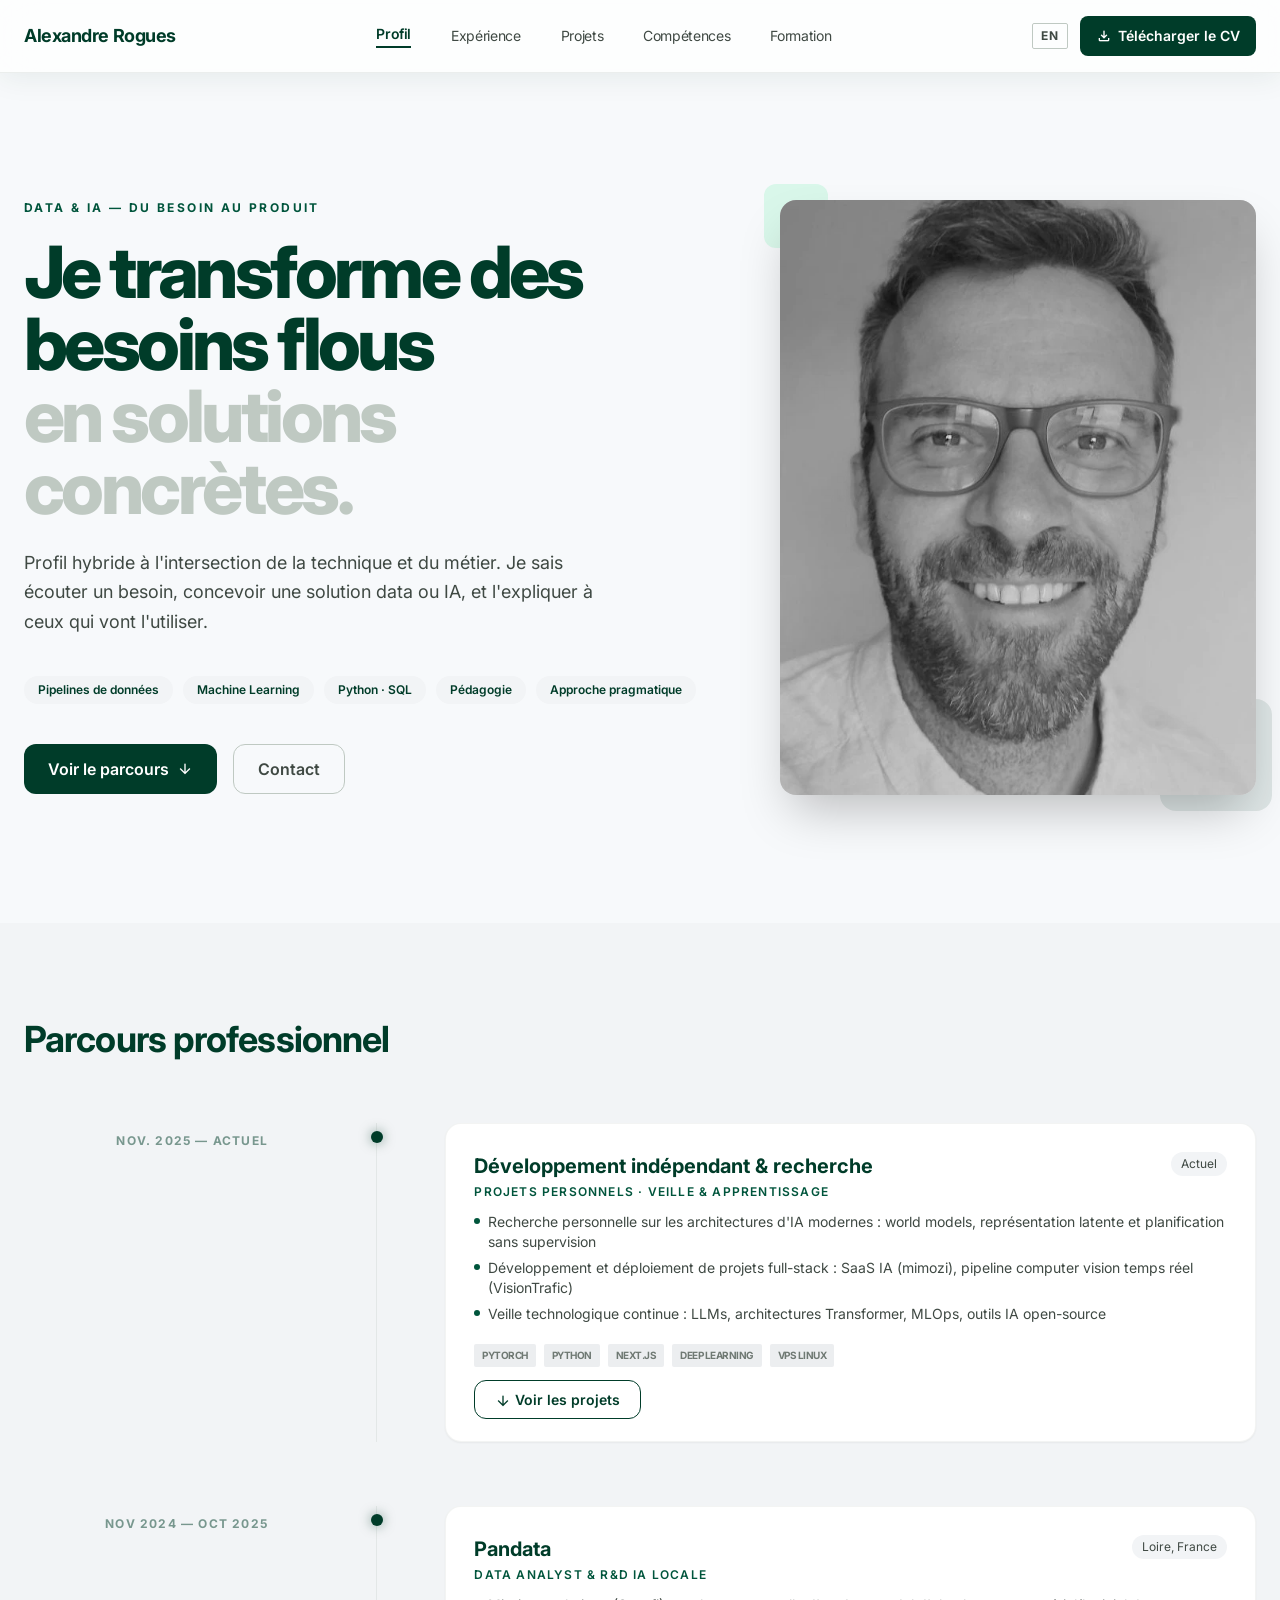
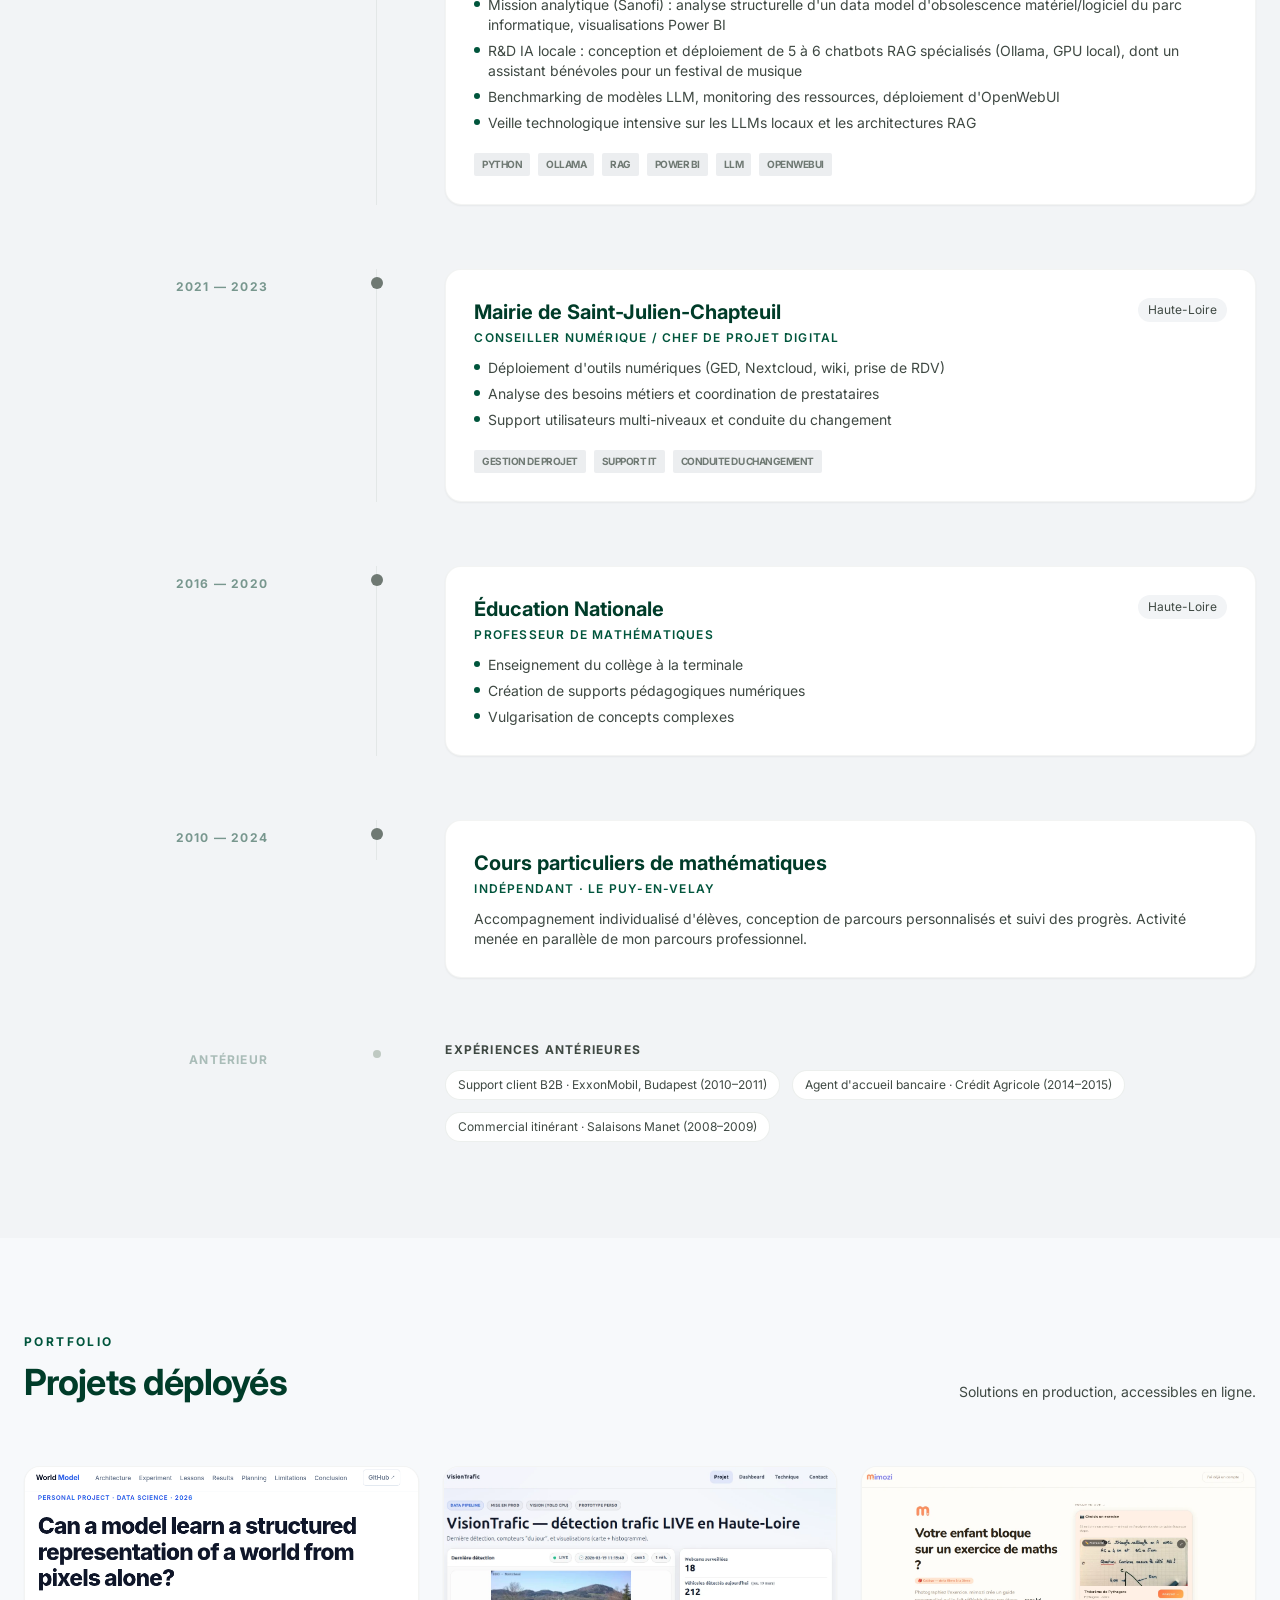
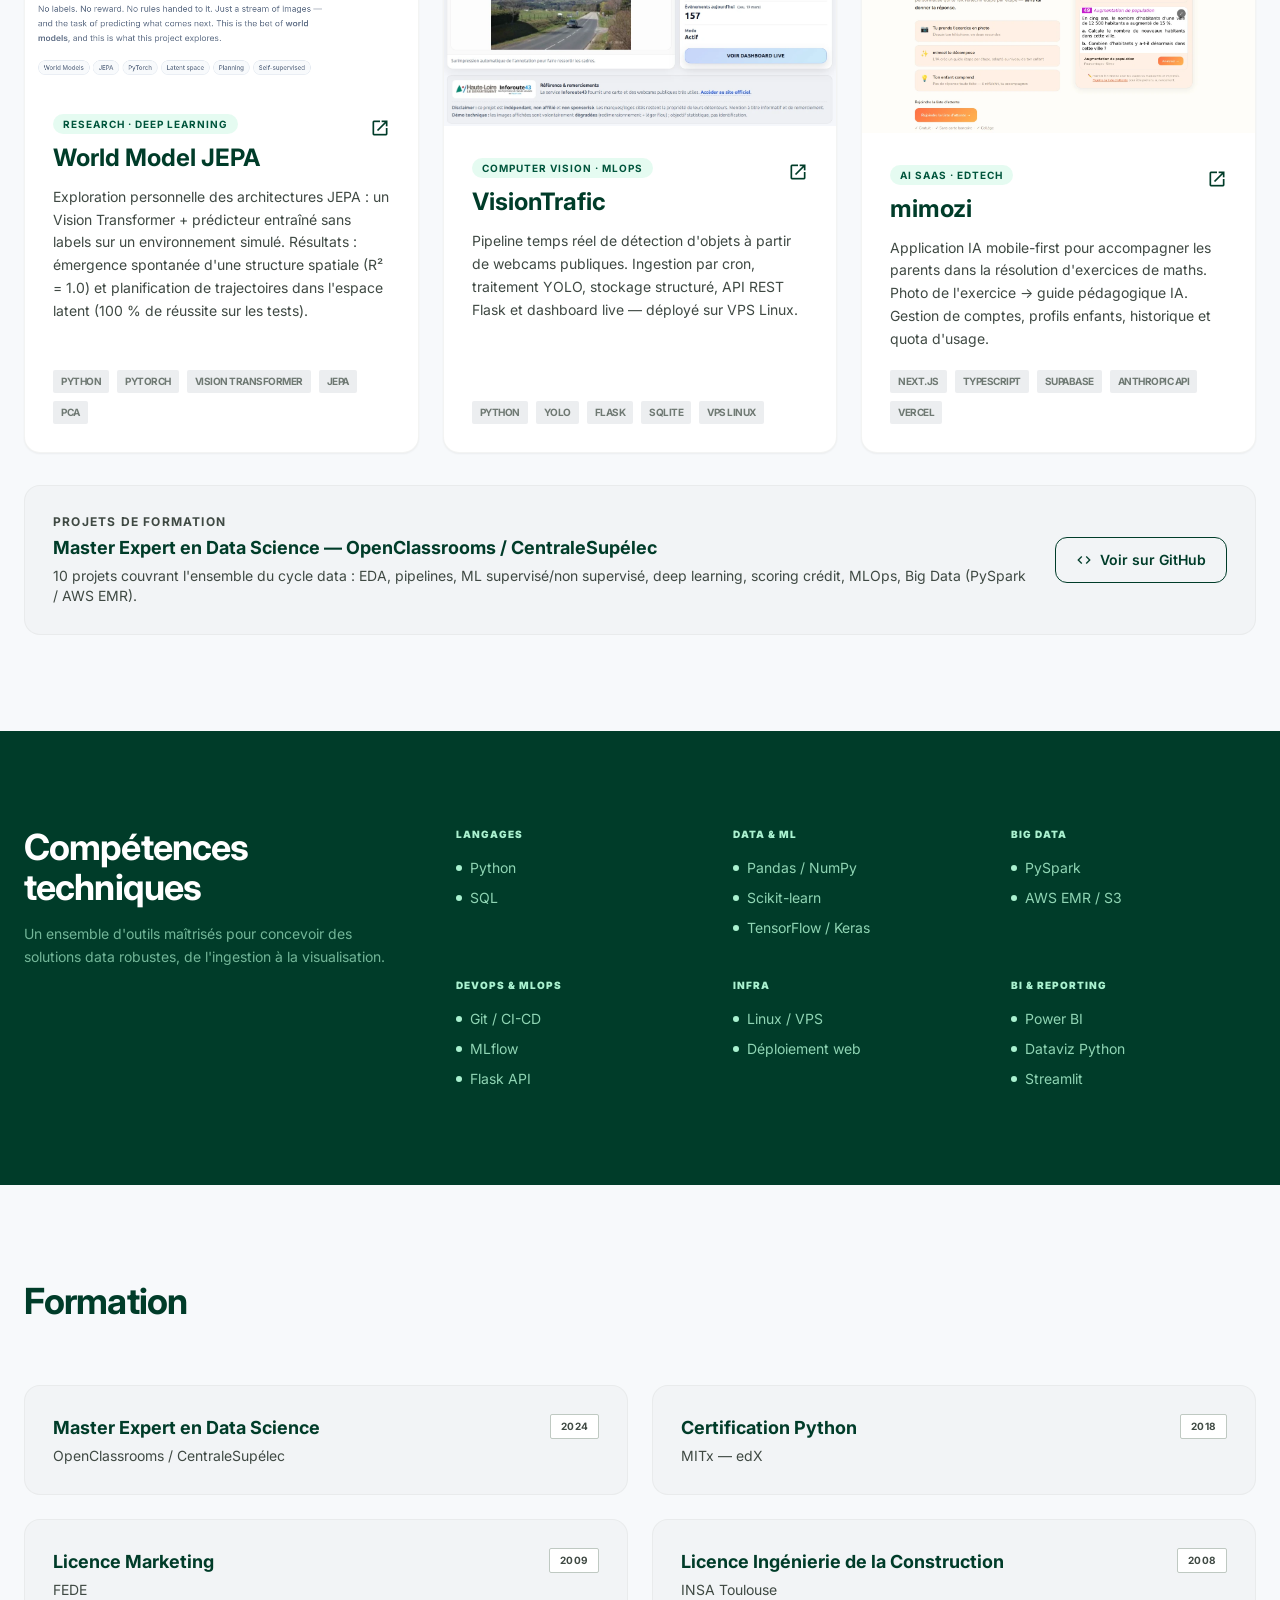
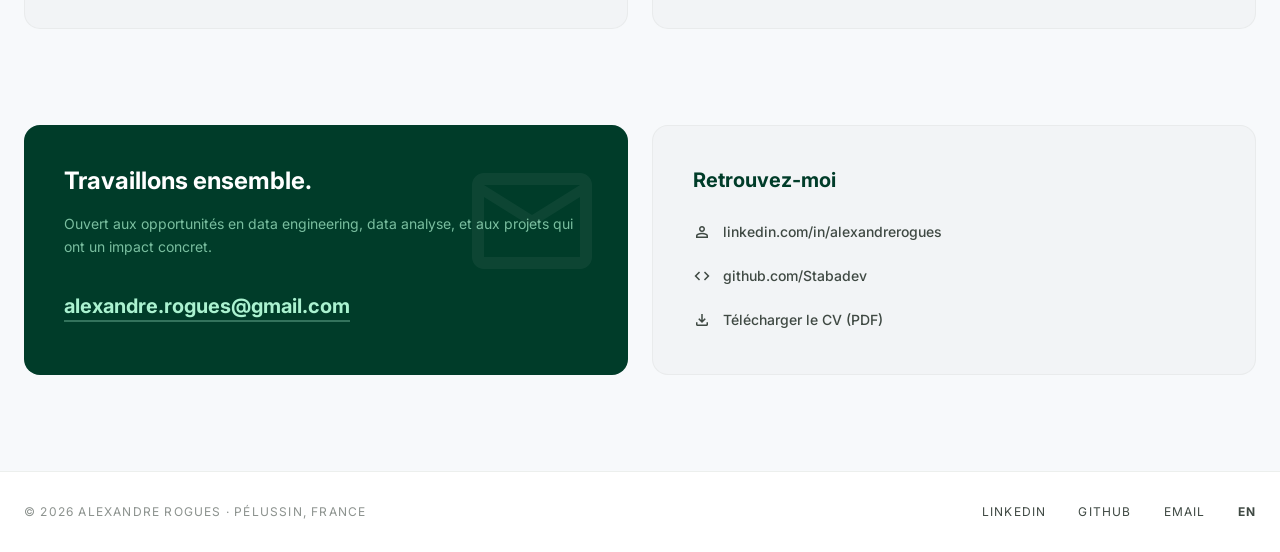
==== index.html @ e84ae385 "Initial import from VPS A" ====
<!DOCTYPE html>
<html lang="fr">
<head>
  <meta charset="UTF-8" />
  <meta name="viewport" content="width=device-width, initial-scale=1.0" />
  <title>Alexandre Rogues — Data & IA | Du besoin au produit</title>
  <meta name="description" content="Profil hybride data et IA locale. Analyse des besoins, conception de solutions, déploiement. Pédagogie et impact concret." />
  <link rel="canonical" href="https://alexandre.rogues.fr/" />
  <link rel="alternate" hreflang="fr" href="https://alexandre.rogues.fr/" />
  <link rel="alternate" hreflang="en" href="https://alexandre.rogues.fr/en/" />

  <!-- OpenGraph -->
  <meta property="og:type" content="website" />
  <meta property="og:url" content="https://alexandre.rogues.fr/" />
  <meta property="og:title" content="Alexandre Rogues — Data & IA | Du besoin au produit" />
  <meta property="og:description" content="Profil hybride data et IA locale. Analyse des besoins, conception de solutions, déploiement. Pédagogie et impact concret." />
  <meta property="og:image" content="https://alexandre.rogues.fr/portrait.webp" />
  <meta name="twitter:card" content="summary_large_image" />
  <meta name="twitter:title" content="Alexandre Rogues – Data Engineer & Data Analyst" />
  <meta name="twitter:description" content="Profil hybride data, technique et métier." />
  <meta name="twitter:image" content="https://alexandre.rogues.fr/portrait.webp" />

  <!-- Structured data -->
  <script type="application/ld+json">
  {
    "@context": "https://schema.org",
    "@type": "Person",
    "name": "Alexandre Rogues",
    "url": "https://alexandre.rogues.fr",
    "email": "alexandre.rogues@gmail.com",
    "jobTitle": "Data Engineer / Data Analyst",
    "address": { "@type": "PostalAddress", "addressLocality": "Pélussin", "addressCountry": "FR" },
    "sameAs": [
      "https://www.linkedin.com/in/alexandrerogues/",
      "https://github.com/Stabadev"
    ]
  }
  </script>

  <link rel="icon" type="image/png" href="favicon.png" />
  <link rel="preconnect" href="https://fonts.googleapis.com" />
  <link rel="preconnect" href="https://fonts.gstatic.com" crossorigin />
  <link href="https://fonts.googleapis.com/css2?family=Inter:wght@100..900&display=swap" rel="stylesheet" />
  <link href="https://fonts.googleapis.com/css2?family=Material+Symbols+Outlined:wght,FILL@100..700,0..1&display=swap" rel="stylesheet" />
  <link rel="preload" as="image" href="portrait.webp" />
  <link rel="stylesheet" href="style.css" />
  <style>
    .email-link { font-size: 1rem; }
    @media (max-width: 767px) {
      footer { padding-bottom: 5rem; }
    }
    @media (min-width: 768px) {
      .projects-grid { grid-template-columns: repeat(3, minmax(0, 1fr)); }
      .email-link { font-size: 1.25rem; }
    }
  </style>
</head>
<body class="bg-surface text-ink font-sans antialiased">

  <!-- NAV -->
  <header class="fixed top-0 w-full z-50 glass shadow-[0_4px_30px_rgba(0,60,41,0.08)] border-b border-edge-light/30">
    <nav class="flex items-center justify-between max-w-7xl mx-auto px-6" style="height:4.5rem;">
      <span class="text-lg font-bold tracking-tight text-primary">Alexandre Rogues</span>

      <!-- Desktop links -->
      <div class="hidden md:flex items-center gap-10">
        <a href="#profil" class="nav-link text-primary font-semibold border-b-2 border-primary pb-0.5 text-sm tracking-tight">Profil</a>
        <a href="#experience" class="nav-link text-ink-dim hover:text-primary transition-colors text-sm tracking-tight">Expérience</a>
        <a href="#projets" class="nav-link text-ink-dim hover:text-primary transition-colors text-sm tracking-tight">Projets</a>
        <a href="#competences" class="nav-link text-ink-dim hover:text-primary transition-colors text-sm tracking-tight">Compétences</a>
        <a href="#formation" class="nav-link text-ink-dim hover:text-primary transition-colors text-sm tracking-tight">Formation</a>
      </div>

      <div class="flex items-center gap-3">
        <a href="/en/" class="text-xs font-bold uppercase tracking-widest text-ink-dim hover:text-primary transition-colors px-2 py-1 rounded border border-edge-light hover:border-primary">EN</a>
        <a href="CV_Rogues_Alexandre_122025.pdf" download class="hidden md:flex items-center gap-1.5 bg-primary text-white text-sm font-semibold px-4 py-2 rounded-lg hover:bg-primary-light transition-colors">
          <span class="material-symbols-outlined text-base">download</span>
          Télécharger le CV
        </a>
        <button id="menu-btn" class="md:hidden text-primary" aria-label="Menu">
          <span class="material-symbols-outlined text-2xl">menu</span>
        </button>
      </div>
    </nav>

    <!-- Mobile menu -->
    <div id="mobile-menu" class="hidden md:hidden border-t border-edge-light/30 bg-white/95 backdrop-blur-xl">
      <div class="flex flex-col px-6 py-4 gap-4">
        <a href="#profil" class="text-primary font-semibold text-sm">Profil</a>
        <a href="#experience" class="text-ink-dim text-sm">Expérience</a>
        <a href="#projets" class="text-ink-dim text-sm">Projets</a>
        <a href="#competences" class="text-ink-dim text-sm">Compétences</a>
        <a href="#formation" class="text-ink-dim text-sm">Formation</a>
        <a href="CV_Rogues_Alexandre_122025.pdf" download class="flex items-center gap-1.5 bg-primary text-white text-sm font-semibold px-4 py-2.5 rounded-lg w-fit">
          <span class="material-symbols-outlined text-base">download</span>
          Télécharger le CV
        </a>
      </div>
    </div>
  </header>

  <main class="pt-[4.5rem]">

    <!-- HERO -->
    <section id="profil" class="max-w-7xl mx-auto px-6 py-24 md:py-32">
      <div class="grid grid-cols-1 md:grid-cols-12 gap-12 md:gap-16 items-start">

        <div class="md:col-span-7 hidden-fade">
          <span class="text-xs font-bold uppercase tracking-[0.2em] text-primary-light mb-5 block">Data & IA — Du besoin au produit</span>
          <h1 class="text-5xl md:text-7xl font-extrabold tracking-tighter text-primary leading-[1.05] mb-6">
            Je transforme des besoins flous<br/>
            <span class="text-edge-light">en solutions concrètes.</span>
          </h1>
          <p class="text-lg text-ink-dim leading-relaxed max-w-xl mb-10">
            Profil hybride à l'intersection de la technique et du métier.
            Je sais écouter un besoin, concevoir une solution data ou IA, et l'expliquer à ceux qui vont l'utiliser.
          </p>
          <div class="flex flex-wrap gap-2.5 mb-10">
            <span class="px-3.5 py-1.5 bg-surface-low text-primary rounded-full text-xs font-semibold">Pipelines de données</span>
            <span class="px-3.5 py-1.5 bg-surface-low text-primary rounded-full text-xs font-semibold">Machine Learning</span>
            <span class="px-3.5 py-1.5 bg-surface-low text-primary rounded-full text-xs font-semibold">Python · SQL</span>
            <span class="px-3.5 py-1.5 bg-surface-low text-primary rounded-full text-xs font-semibold">Pédagogie</span>
            <span class="px-3.5 py-1.5 bg-surface-low text-primary rounded-full text-xs font-semibold">Approche pragmatique</span>
          </div>
          <div class="flex flex-wrap gap-4">
            <a href="#experience" class="flex items-center gap-2 bg-primary text-white font-semibold px-6 py-3 rounded-xl hover:bg-primary-light transition-colors">
              Voir le parcours
              <span class="material-symbols-outlined text-base">arrow_downward</span>
            </a>
            <a href="mailto:alexandre.rogues@gmail.com" class="flex items-center gap-2 border border-edge-light text-ink-dim font-semibold px-6 py-3 rounded-xl hover:border-primary hover:text-primary transition-colors">
              Contact
            </a>
          </div>
        </div>

        <div class="md:col-span-5 hidden-fade">
          <div class="relative">
            <div class="aspect-[4/5] rounded-2xl overflow-hidden shadow-2xl bg-surface-high">
              <img
                src="portrait.webp"
                alt="Portrait d'Alexandre Rogues"
                class="w-full h-full object-cover grayscale hover:grayscale-0 transition-all duration-700"
                width="600" height="750"
              />
            </div>
            <div class="absolute -bottom-4 -right-4 w-28 h-28 bg-primary/10 rounded-2xl -z-10"></div>
            <div class="absolute -top-4 -left-4 w-16 h-16 bg-primary-fixed/40 rounded-xl -z-10"></div>
          </div>
        </div>

      </div>
    </section>

    <!-- EXPÉRIENCE -->
    <section id="experience" class="bg-surface-low py-24">
      <div class="max-w-7xl mx-auto px-6">
        <div class="mb-16 hidden-fade">
          <h2 class="text-4xl font-bold tracking-tight text-primary">Parcours professionnel</h2>
        </div>

        <div class="relative pl-6 md:pl-0">
          <div class="absolute left-0 top-0 bottom-0 w-px bg-edge-light/40 md:hidden"></div>

          <!-- Développement indépendant -->
          <div class="relative grid md:grid-cols-12 gap-6 md:gap-8 mb-16 group hidden-fade">
            <div class="hidden md:block md:col-span-3 text-right pr-10 pt-1">
              <span class="text-xs font-bold text-primary opacity-50 group-hover:opacity-100 transition-opacity uppercase tracking-widest">Nov. 2025 — Actuel</span>
            </div>
            <div class="md:col-span-1 relative flex justify-center">
              <div class="absolute top-0 bottom-0 w-px bg-edge-light/30 hidden md:block"></div>
              <div class="w-3 h-3 rounded-full bg-primary mt-2 z-10 shadow-[0_0_12px_rgba(0,60,41,0.5)]"></div>
            </div>
            <div class="md:col-span-8 bg-white p-7 rounded-2xl shadow-sm hover:shadow-md transition-all border border-edge-light/20">
              <div class="flex flex-wrap items-start justify-between gap-3 mb-3">
                <div>
                  <h3 class="text-xl font-bold text-primary">Développement indépendant & recherche</h3>
                  <p class="text-primary-light font-semibold text-xs uppercase tracking-widest mt-1">Projets personnels · Veille & apprentissage</p>
                </div>
                <span class="text-xs text-ink-dim bg-surface-low px-2.5 py-1 rounded-full">Actuel</span>
              </div>
              <p class="text-sm text-ink-dim mb-4 md:hidden">Nov. 2025 — Actuel</p>
              <ul class="space-y-1.5">
                <li class="flex items-start gap-2 text-sm text-ink-dim"><span class="w-1.5 h-1.5 rounded-full bg-primary-light mt-1.5 shrink-0"></span>Recherche personnelle sur les architectures d'IA modernes : world models, représentation latente et planification sans supervision</li>
                <li class="flex items-start gap-2 text-sm text-ink-dim"><span class="w-1.5 h-1.5 rounded-full bg-primary-light mt-1.5 shrink-0"></span>Développement et déploiement de projets full-stack : SaaS IA (mimozi), pipeline computer vision temps réel (VisionTrafic)</li>
                <li class="flex items-start gap-2 text-sm text-ink-dim"><span class="w-1.5 h-1.5 rounded-full bg-primary-light mt-1.5 shrink-0"></span>Veille technologique continue : LLMs, architectures Transformer, MLOps, outils IA open-source</li>
              </ul>
              <div class="flex flex-wrap gap-2 mt-5">
                <span class="text-[10px] font-bold uppercase tracking-tighter text-edge bg-surface-mid px-2 py-1 rounded">PyTorch</span>
                <span class="text-[10px] font-bold uppercase tracking-tighter text-edge bg-surface-mid px-2 py-1 rounded">Python</span>
                <span class="text-[10px] font-bold uppercase tracking-tighter text-edge bg-surface-mid px-2 py-1 rounded">Next.js</span>
                <span class="text-[10px] font-bold uppercase tracking-tighter text-edge bg-surface-mid px-2 py-1 rounded">Deep Learning</span>
                <span class="text-[10px] font-bold uppercase tracking-tighter text-edge bg-surface-mid px-2 py-1 rounded">VPS Linux</span>
              </div>
              <div class="mt-5">
                <a href="#projets" class="inline-flex items-center gap-2 border border-primary text-primary font-semibold text-sm px-5 py-2.5 rounded-xl hover:bg-primary hover:text-white transition-colors">
                  <span class="material-symbols-outlined text-base">arrow_downward</span>
                  Voir les projets
                </a>
              </div>
            </div>
          </div>

          <!-- Pandata -->
          <div class="relative grid md:grid-cols-12 gap-6 md:gap-8 mb-16 group hidden-fade">
            <div class="hidden md:block md:col-span-3 text-right pr-10 pt-1">
              <span class="text-xs font-bold text-primary opacity-50 group-hover:opacity-100 transition-opacity uppercase tracking-widest">Nov 2024 — Oct 2025</span>
            </div>
            <div class="md:col-span-1 relative flex justify-center">
              <div class="absolute top-0 bottom-0 w-px bg-edge-light/30 hidden md:block"></div>
              <div class="w-3 h-3 rounded-full bg-primary mt-2 z-10 shadow-[0_0_12px_rgba(0,60,41,0.5)]"></div>
            </div>
            <div class="md:col-span-8 bg-white p-7 rounded-2xl shadow-sm hover:shadow-md transition-all border border-edge-light/20">
              <div class="flex flex-wrap items-start justify-between gap-3 mb-3">
                <div>
                  <h3 class="text-xl font-bold text-primary">Pandata</h3>
                  <p class="text-primary-light font-semibold text-xs uppercase tracking-widest mt-1">Data Analyst & R&D IA Locale</p>
                </div>
                <span class="text-xs text-ink-dim bg-surface-low px-2.5 py-1 rounded-full">Loire, France</span>
              </div>
              <p class="text-sm text-ink-dim mb-4 md:hidden">Nov 2024 — Oct 2025</p>
              <ul class="space-y-1.5">
                <li class="flex items-start gap-2 text-sm text-ink-dim"><span class="w-1.5 h-1.5 rounded-full bg-primary-light mt-1.5 shrink-0"></span>Mission analytique (Sanofi) : analyse structurelle d'un data model d'obsolescence matériel/logiciel du parc informatique, visualisations Power BI</li>
                <li class="flex items-start gap-2 text-sm text-ink-dim"><span class="w-1.5 h-1.5 rounded-full bg-primary-light mt-1.5 shrink-0"></span>R&D IA locale : conception et déploiement de 5 à 6 chatbots RAG spécialisés (Ollama, GPU local), dont un assistant bénévoles pour un festival de musique</li>
                <li class="flex items-start gap-2 text-sm text-ink-dim"><span class="w-1.5 h-1.5 rounded-full bg-primary-light mt-1.5 shrink-0"></span>Benchmarking de modèles LLM, monitoring des ressources, déploiement d'OpenWebUI</li>
                <li class="flex items-start gap-2 text-sm text-ink-dim"><span class="w-1.5 h-1.5 rounded-full bg-primary-light mt-1.5 shrink-0"></span>Veille technologique intensive sur les LLMs locaux et les architectures RAG</li>
              </ul>
              <div class="flex flex-wrap gap-2 mt-5">
                <span class="text-[10px] font-bold uppercase tracking-tighter text-edge bg-surface-mid px-2 py-1 rounded">Python</span>
                <span class="text-[10px] font-bold uppercase tracking-tighter text-edge bg-surface-mid px-2 py-1 rounded">Ollama</span>
                <span class="text-[10px] font-bold uppercase tracking-tighter text-edge bg-surface-mid px-2 py-1 rounded">RAG</span>
                <span class="text-[10px] font-bold uppercase tracking-tighter text-edge bg-surface-mid px-2 py-1 rounded">Power BI</span>
                <span class="text-[10px] font-bold uppercase tracking-tighter text-edge bg-surface-mid px-2 py-1 rounded">LLM</span>
                <span class="text-[10px] font-bold uppercase tracking-tighter text-edge bg-surface-mid px-2 py-1 rounded">OpenWebUI</span>
              </div>
            </div>
          </div>

          <!-- Mairie -->
          <div class="relative grid md:grid-cols-12 gap-6 md:gap-8 mb-16 group hidden-fade">
            <div class="hidden md:block md:col-span-3 text-right pr-10 pt-1">
              <span class="text-xs font-bold text-primary opacity-50 group-hover:opacity-100 transition-opacity uppercase tracking-widest">2021 — 2023</span>
            </div>
            <div class="md:col-span-1 relative flex justify-center">
              <div class="absolute top-0 bottom-0 w-px bg-edge-light/30 hidden md:block"></div>
              <div class="w-3 h-3 rounded-full bg-edge mt-2 z-10 group-hover:bg-primary transition-colors"></div>
            </div>
            <div class="md:col-span-8 bg-white p-7 rounded-2xl shadow-sm hover:shadow-md transition-all border border-edge-light/20">
              <div class="flex flex-wrap items-start justify-between gap-3 mb-3">
                <div>
                  <h3 class="text-xl font-bold text-primary">Mairie de Saint-Julien-Chapteuil</h3>
                  <p class="text-primary-light font-semibold text-xs uppercase tracking-widest mt-1">Conseiller Numérique / Chef de projet digital</p>
                </div>
                <span class="text-xs text-ink-dim bg-surface-low px-2.5 py-1 rounded-full">Haute-Loire</span>
              </div>
              <p class="text-sm text-ink-dim mb-4 md:hidden">2021 — 2023</p>
              <ul class="space-y-1.5">
                <li class="flex items-start gap-2 text-sm text-ink-dim"><span class="w-1.5 h-1.5 rounded-full bg-primary-light mt-1.5 shrink-0"></span>Déploiement d'outils numériques (GED, Nextcloud, wiki, prise de RDV)</li>
                <li class="flex items-start gap-2 text-sm text-ink-dim"><span class="w-1.5 h-1.5 rounded-full bg-primary-light mt-1.5 shrink-0"></span>Analyse des besoins métiers et coordination de prestataires</li>
                <li class="flex items-start gap-2 text-sm text-ink-dim"><span class="w-1.5 h-1.5 rounded-full bg-primary-light mt-1.5 shrink-0"></span>Support utilisateurs multi-niveaux et conduite du changement</li>
              </ul>
              <div class="flex flex-wrap gap-2 mt-5">
                <span class="text-[10px] font-bold uppercase tracking-tighter text-edge bg-surface-mid px-2 py-1 rounded">Gestion de projet</span>
                <span class="text-[10px] font-bold uppercase tracking-tighter text-edge bg-surface-mid px-2 py-1 rounded">Support IT</span>
                <span class="text-[10px] font-bold uppercase tracking-tighter text-edge bg-surface-mid px-2 py-1 rounded">Conduite du changement</span>
              </div>
            </div>
          </div>

          <!-- Éducation Nationale -->
          <div class="relative grid md:grid-cols-12 gap-6 md:gap-8 mb-16 group hidden-fade">
            <div class="hidden md:block md:col-span-3 text-right pr-10 pt-1">
              <span class="text-xs font-bold text-primary opacity-50 group-hover:opacity-100 transition-opacity uppercase tracking-widest">2016 — 2020</span>
            </div>
            <div class="md:col-span-1 relative flex justify-center">
              <div class="absolute top-0 bottom-0 w-px bg-edge-light/30 hidden md:block"></div>
              <div class="w-3 h-3 rounded-full bg-edge mt-2 z-10 group-hover:bg-primary transition-colors"></div>
            </div>
            <div class="md:col-span-8 bg-white p-7 rounded-2xl shadow-sm hover:shadow-md transition-all border border-edge-light/20">
              <div class="flex flex-wrap items-start justify-between gap-3 mb-3">
                <div>
                  <h3 class="text-xl font-bold text-primary">Éducation Nationale</h3>
                  <p class="text-primary-light font-semibold text-xs uppercase tracking-widest mt-1">Professeur de mathématiques</p>
                </div>
                <span class="text-xs text-ink-dim bg-surface-low px-2.5 py-1 rounded-full">Haute-Loire</span>
              </div>
              <p class="text-sm text-ink-dim mb-4 md:hidden">2016 — 2020</p>
              <ul class="space-y-1.5">
                <li class="flex items-start gap-2 text-sm text-ink-dim"><span class="w-1.5 h-1.5 rounded-full bg-primary-light mt-1.5 shrink-0"></span>Enseignement du collège à la terminale</li>
                <li class="flex items-start gap-2 text-sm text-ink-dim"><span class="w-1.5 h-1.5 rounded-full bg-primary-light mt-1.5 shrink-0"></span>Création de supports pédagogiques numériques</li>
                <li class="flex items-start gap-2 text-sm text-ink-dim"><span class="w-1.5 h-1.5 rounded-full bg-primary-light mt-1.5 shrink-0"></span>Vulgarisation de concepts complexes</li>
              </ul>
            </div>
          </div>

          <!-- Cours particuliers -->
          <div class="relative grid md:grid-cols-12 gap-6 md:gap-8 mb-16 group hidden-fade">
            <div class="hidden md:block md:col-span-3 text-right pr-10 pt-1">
              <span class="text-xs font-bold text-primary opacity-50 group-hover:opacity-100 transition-opacity uppercase tracking-widest">2010 — 2024</span>
            </div>
            <div class="md:col-span-1 relative flex justify-center">
              <div class="absolute top-0 h-10 w-px bg-edge-light/30 hidden md:block"></div>
              <div class="w-3 h-3 rounded-full bg-edge mt-2 z-10 group-hover:bg-primary transition-colors"></div>
            </div>
            <div class="md:col-span-8 bg-white p-7 rounded-2xl shadow-sm hover:shadow-md transition-all border border-edge-light/20">
              <div class="flex flex-wrap items-start justify-between gap-3 mb-3">
                <div>
                  <h3 class="text-xl font-bold text-primary">Cours particuliers de mathématiques</h3>
                  <p class="text-primary-light font-semibold text-xs uppercase tracking-widest mt-1">Indépendant · Le Puy-en-Velay</p>
                </div>
              </div>
              <p class="text-sm text-ink-dim mb-4 md:hidden">2010 — 2024</p>
              <p class="text-sm text-ink-dim">Accompagnement individualisé d'élèves, conception de parcours personnalisés et suivi des progrès. Activité menée en parallèle de mon parcours professionnel.</p>
            </div>
          </div>

          <!-- Expériences antérieures -->
          <div class="relative grid md:grid-cols-12 gap-6 md:gap-8 hidden-fade">
            <div class="hidden md:block md:col-span-3 text-right pr-10 pt-1">
              <span class="text-xs font-bold text-primary/30 uppercase tracking-widest">Antérieur</span>
            </div>
            <div class="md:col-span-1 flex justify-center">
              <div class="w-2 h-2 rounded-full bg-edge-light mt-2"></div>
            </div>
            <div class="md:col-span-8">
              <p class="text-xs font-bold uppercase tracking-widest text-ink-dim mb-3">Expériences antérieures</p>
              <div class="flex flex-wrap gap-3">
                <span class="text-xs text-ink-dim bg-white border border-edge-light/30 px-3 py-1.5 rounded-full">Support client B2B · ExxonMobil, Budapest (2010–2011)</span>
                <span class="text-xs text-ink-dim bg-white border border-edge-light/30 px-3 py-1.5 rounded-full">Agent d'accueil bancaire · Crédit Agricole (2014–2015)</span>
                <span class="text-xs text-ink-dim bg-white border border-edge-light/30 px-3 py-1.5 rounded-full">Commercial itinérant · Salaisons Manet (2008–2009)</span>
              </div>
            </div>
          </div>

        </div>
      </div>
    </section>

    <!-- PROJETS -->
    <section id="projets" class="max-w-7xl mx-auto px-6 py-24">
      <div class="flex flex-col md:flex-row justify-between items-end mb-16 gap-4 hidden-fade">
        <div>
          <span class="text-xs font-bold uppercase tracking-[0.2em] text-primary-light mb-3 block">Portfolio</span>
          <h2 class="text-4xl font-bold tracking-tight text-primary">Projets déployés</h2>
        </div>
        <p class="text-ink-dim max-w-xs text-sm md:text-right">Solutions en production, accessibles en ligne.</p>
      </div>

      <div class="grid grid-cols-1 projects-grid gap-6 mb-8">

        <!-- World Model JEPA -->
        <div class="group bg-white rounded-2xl overflow-hidden shadow-sm hover:shadow-xl transition-all duration-300 border border-edge-light/20 flex flex-col hidden-fade">
          <div class="overflow-hidden">
            <img
              src="assets/worldmodelIllustration.png"
              alt="Illustration du projet World Model JEPA – représentation latente et planification"
              class="w-full object-cover group-hover:scale-[1.02] transition-transform duration-500"
              loading="lazy"
            />
          </div>
          <div class="p-7 flex flex-col flex-1">
            <div class="flex items-start justify-between gap-4 mb-3">
              <div>
                <span class="text-[10px] font-bold uppercase tracking-widest text-primary-light bg-primary-fixed/30 px-2.5 py-1 rounded-full">Research · Deep Learning</span>
                <h3 class="text-2xl font-bold text-primary mt-2">World Model JEPA</h3>
              </div>
              <a href="https://worldmodel.rogues.fr" target="_blank" rel="noopener" class="shrink-0 text-primary hover:text-primary-light transition-colors mt-1" aria-label="Voir World Model JEPA">
                <span class="material-symbols-outlined text-xl">open_in_new</span>
              </a>
            </div>
            <p class="text-sm text-ink-dim leading-relaxed mb-5">
              Exploration personnelle des architectures JEPA : un Vision Transformer + prédicteur entraîné sans labels sur un environnement simulé. Résultats : émergence spontanée d'une structure spatiale (R² = 1.0) et planification de trajectoires dans l'espace latent (100 % de réussite sur les tests).
            </p>
            <div class="flex flex-wrap gap-2 mt-auto">
              <span class="text-[10px] font-bold uppercase tracking-tighter text-edge bg-surface-mid px-2 py-1 rounded">Python</span>
              <span class="text-[10px] font-bold uppercase tracking-tighter text-edge bg-surface-mid px-2 py-1 rounded">PyTorch</span>
              <span class="text-[10px] font-bold uppercase tracking-tighter text-edge bg-surface-mid px-2 py-1 rounded">Vision Transformer</span>
              <span class="text-[10px] font-bold uppercase tracking-tighter text-edge bg-surface-mid px-2 py-1 rounded">JEPA</span>
              <span class="text-[10px] font-bold uppercase tracking-tighter text-edge bg-surface-mid px-2 py-1 rounded">PCA</span>
            </div>
          </div>
        </div>

        <!-- VisionTrafic -->
        <div class="group bg-white rounded-2xl overflow-hidden shadow-sm hover:shadow-xl transition-all duration-300 border border-edge-light/20 flex flex-col hidden-fade">
          <div class="overflow-hidden">
            <img
              src="assets/visiontrafic.webp"
              alt="Aperçu de VisionTrafic – dashboard de détection d'objets temps réel"
              class="w-full object-cover group-hover:scale-[1.02] transition-transform duration-500"
              loading="lazy"
            />
          </div>
          <div class="p-7 flex flex-col flex-1">
            <div class="flex items-start justify-between gap-4 mb-3">
              <div>
                <span class="text-[10px] font-bold uppercase tracking-widest text-primary-light bg-primary-fixed/30 px-2.5 py-1 rounded-full">Computer Vision · MLOps</span>
                <h3 class="text-2xl font-bold text-primary mt-2">VisionTrafic</h3>
              </div>
              <a href="https://visiontrafic.rogues.fr" target="_blank" rel="noopener" class="shrink-0 text-primary hover:text-primary-light transition-colors mt-1" aria-label="Voir VisionTrafic">
                <span class="material-symbols-outlined text-xl">open_in_new</span>
              </a>
            </div>
            <p class="text-sm text-ink-dim leading-relaxed mb-5">
              Pipeline temps réel de détection d'objets à partir de webcams publiques. Ingestion par cron, traitement YOLO, stockage structuré, API REST Flask et dashboard live — déployé sur VPS Linux.
            </p>
            <div class="flex flex-wrap gap-2 mt-auto">
              <span class="text-[10px] font-bold uppercase tracking-tighter text-edge bg-surface-mid px-2 py-1 rounded">Python</span>
              <span class="text-[10px] font-bold uppercase tracking-tighter text-edge bg-surface-mid px-2 py-1 rounded">YOLO</span>
              <span class="text-[10px] font-bold uppercase tracking-tighter text-edge bg-surface-mid px-2 py-1 rounded">Flask</span>
              <span class="text-[10px] font-bold uppercase tracking-tighter text-edge bg-surface-mid px-2 py-1 rounded">SQLite</span>
              <span class="text-[10px] font-bold uppercase tracking-tighter text-edge bg-surface-mid px-2 py-1 rounded">VPS Linux</span>
            </div>
          </div>
        </div>

        <!-- Mimozi -->
        <div class="group bg-white rounded-2xl overflow-hidden shadow-sm hover:shadow-xl transition-all duration-300 border border-edge-light/20 flex flex-col hidden-fade">
          <div class="overflow-hidden">
            <img
              src="assets/mimozi.webp"
              alt="Aperçu de mimozi – application IA d'aide aux devoirs de maths"
              class="w-full object-cover group-hover:scale-[1.02] transition-transform duration-500"
              loading="lazy"
            />
          </div>
          <div class="p-7 flex flex-col flex-1">
            <div class="flex items-start justify-between gap-4 mb-3">
              <div>
                <span class="text-[10px] font-bold uppercase tracking-widest text-primary-light bg-primary-fixed/30 px-2.5 py-1 rounded-full">AI SaaS · EdTech</span>
                <h3 class="text-2xl font-bold text-primary mt-2">mimozi</h3>
              </div>
              <a href="https://mimozi.fr" target="_blank" rel="noopener" class="shrink-0 text-primary hover:text-primary-light transition-colors mt-1" aria-label="Voir mimozi">
                <span class="material-symbols-outlined text-xl">open_in_new</span>
              </a>
            </div>
            <p class="text-sm text-ink-dim leading-relaxed mb-5">
              Application IA mobile-first pour accompagner les parents dans la résolution d'exercices de maths. Photo de l'exercice → guide pédagogique IA. Gestion de comptes, profils enfants, historique et quota d'usage.
            </p>
            <div class="flex flex-wrap gap-2 mt-auto">
              <span class="text-[10px] font-bold uppercase tracking-tighter text-edge bg-surface-mid px-2 py-1 rounded">Next.js</span>
              <span class="text-[10px] font-bold uppercase tracking-tighter text-edge bg-surface-mid px-2 py-1 rounded">TypeScript</span>
              <span class="text-[10px] font-bold uppercase tracking-tighter text-edge bg-surface-mid px-2 py-1 rounded">Supabase</span>
              <span class="text-[10px] font-bold uppercase tracking-tighter text-edge bg-surface-mid px-2 py-1 rounded">Anthropic API</span>
              <span class="text-[10px] font-bold uppercase tracking-tighter text-edge bg-surface-mid px-2 py-1 rounded">Vercel</span>
            </div>
          </div>
        </div>

      </div>

      <!-- Projets de formation -->
      <div class="bg-surface-low rounded-2xl p-7 border border-edge-light/20 flex flex-col md:flex-row items-start md:items-center justify-between gap-6 hidden-fade">
        <div>
          <p class="text-xs font-bold uppercase tracking-widest text-ink-dim mb-1">Projets de formation</p>
          <h3 class="text-lg font-bold text-primary mb-1">Master Expert en Data Science — OpenClassrooms / CentraleSupélec</h3>
          <p class="text-sm text-ink-dim">10 projets couvrant l'ensemble du cycle data : EDA, pipelines, ML supervisé/non supervisé, deep learning, scoring crédit, MLOps, Big Data (PySpark / AWS EMR).</p>
        </div>
        <a href="https://github.com/Stabadev" target="_blank" rel="noopener"
           class="shrink-0 flex items-center gap-2 border border-primary text-primary font-semibold text-sm px-5 py-2.5 rounded-xl hover:bg-primary hover:text-white transition-colors whitespace-nowrap">
          <span class="material-symbols-outlined text-base">code</span>
          Voir sur GitHub
        </a>
      </div>
    </section>

    <!-- COMPÉTENCES -->
    <section id="competences" class="bg-primary py-24">
      <div class="max-w-7xl mx-auto px-6">
        <div class="grid md:grid-cols-12 gap-12 md:gap-16">

          <div class="md:col-span-4 hidden-fade">
            <h2 class="text-4xl font-bold tracking-tight text-white mb-4">Compétences techniques</h2>
            <p class="text-primary-dim/80 leading-relaxed text-sm">
              Un ensemble d'outils maîtrisés pour concevoir des solutions data robustes, de l'ingestion à la visualisation.
            </p>
          </div>

          <div class="md:col-span-8 grid grid-cols-2 sm:grid-cols-3 gap-x-8 gap-y-10 hidden-fade">

            <div>
              <h4 class="text-[10px] font-black uppercase tracking-widest text-primary-fixed mb-4">Langages</h4>
              <ul class="space-y-2.5 text-sm" style="color:#8fd5b4;">
                <li class="flex items-center gap-2"><span class="w-1.5 h-1.5 rounded-full bg-primary-fixed"></span>Python</li>
                <li class="flex items-center gap-2"><span class="w-1.5 h-1.5 rounded-full bg-primary-fixed"></span>SQL</li>
              </ul>
            </div>

            <div>
              <h4 class="text-[10px] font-black uppercase tracking-widest text-primary-fixed mb-4">Data & ML</h4>
              <ul class="space-y-2.5 text-sm" style="color:#8fd5b4;">
                <li class="flex items-center gap-2"><span class="w-1.5 h-1.5 rounded-full bg-primary-fixed"></span>Pandas / NumPy</li>
                <li class="flex items-center gap-2"><span class="w-1.5 h-1.5 rounded-full bg-primary-fixed"></span>Scikit-learn</li>
                <li class="flex items-center gap-2"><span class="w-1.5 h-1.5 rounded-full bg-primary-fixed"></span>TensorFlow / Keras</li>
              </ul>
            </div>

            <div>
              <h4 class="text-[10px] font-black uppercase tracking-widest text-primary-fixed mb-4">Big Data</h4>
              <ul class="space-y-2.5 text-sm" style="color:#8fd5b4;">
                <li class="flex items-center gap-2"><span class="w-1.5 h-1.5 rounded-full bg-primary-fixed"></span>PySpark</li>
                <li class="flex items-center gap-2"><span class="w-1.5 h-1.5 rounded-full bg-primary-fixed"></span>AWS EMR / S3</li>
              </ul>
            </div>

            <div>
              <h4 class="text-[10px] font-black uppercase tracking-widest text-primary-fixed mb-4">DevOps & MLOps</h4>
              <ul class="space-y-2.5 text-sm" style="color:#8fd5b4;">
                <li class="flex items-center gap-2"><span class="w-1.5 h-1.5 rounded-full bg-primary-fixed"></span>Git / CI-CD</li>
                <li class="flex items-center gap-2"><span class="w-1.5 h-1.5 rounded-full bg-primary-fixed"></span>MLflow</li>
                <li class="flex items-center gap-2"><span class="w-1.5 h-1.5 rounded-full bg-primary-fixed"></span>Flask API</li>
              </ul>
            </div>

            <div>
              <h4 class="text-[10px] font-black uppercase tracking-widest text-primary-fixed mb-4">Infra</h4>
              <ul class="space-y-2.5 text-sm" style="color:#8fd5b4;">
                <li class="flex items-center gap-2"><span class="w-1.5 h-1.5 rounded-full bg-primary-fixed"></span>Linux / VPS</li>
                <li class="flex items-center gap-2"><span class="w-1.5 h-1.5 rounded-full bg-primary-fixed"></span>Déploiement web</li>
              </ul>
            </div>

            <div>
              <h4 class="text-[10px] font-black uppercase tracking-widest text-primary-fixed mb-4">BI & Reporting</h4>
              <ul class="space-y-2.5 text-sm" style="color:#8fd5b4;">
                <li class="flex items-center gap-2"><span class="w-1.5 h-1.5 rounded-full bg-primary-fixed"></span>Power BI</li>
                <li class="flex items-center gap-2"><span class="w-1.5 h-1.5 rounded-full bg-primary-fixed"></span>Dataviz Python</li>
                <li class="flex items-center gap-2"><span class="w-1.5 h-1.5 rounded-full bg-primary-fixed"></span>Streamlit</li>
              </ul>
            </div>

          </div>
        </div>
      </div>
    </section>

    <!-- FORMATION -->
    <section id="formation" class="max-w-7xl mx-auto px-6 py-24">
      <div class="mb-16 hidden-fade">
        <h2 class="text-4xl font-bold tracking-tight text-primary">Formation</h2>
      </div>

      <div class="grid grid-cols-1 md:grid-cols-2 gap-6">

        <div class="bg-surface-low rounded-2xl p-7 border border-edge-light/20 hidden-fade">
          <div class="flex items-start justify-between gap-4">
            <div>
              <h3 class="text-lg font-bold text-primary">Master Expert en Data Science</h3>
              <p class="text-ink-dim text-sm mt-1">OpenClassrooms / CentraleSupélec</p>
            </div>
            <span class="text-[10px] font-bold px-2.5 py-1 bg-white rounded border border-edge-light text-ink-dim uppercase tracking-wide shrink-0">2024</span>
          </div>
        </div>

        <div class="bg-surface-low rounded-2xl p-7 border border-edge-light/20 hidden-fade">
          <div class="flex items-start justify-between gap-4">
            <div>
              <h3 class="text-lg font-bold text-primary">Certification Python</h3>
              <p class="text-ink-dim text-sm mt-1">MITx — edX</p>
            </div>
            <span class="text-[10px] font-bold px-2.5 py-1 bg-white rounded border border-edge-light text-ink-dim uppercase tracking-wide shrink-0">2018</span>
          </div>
        </div>

        <div class="bg-surface-low rounded-2xl p-7 border border-edge-light/20 hidden-fade">
          <div class="flex items-start justify-between gap-4">
            <div>
              <h3 class="text-lg font-bold text-primary">Licence Marketing</h3>
              <p class="text-ink-dim text-sm mt-1">FEDE</p>
            </div>
            <span class="text-[10px] font-bold px-2.5 py-1 bg-white rounded border border-edge-light text-ink-dim uppercase tracking-wide shrink-0">2009</span>
          </div>
        </div>

        <div class="bg-surface-low rounded-2xl p-7 border border-edge-light/20 hidden-fade">
          <div class="flex items-start justify-between gap-4">
            <div>
              <h3 class="text-lg font-bold text-primary">Licence Ingénierie de la Construction</h3>
              <p class="text-ink-dim text-sm mt-1">INSA Toulouse</p>
            </div>
            <span class="text-[10px] font-bold px-2.5 py-1 bg-white rounded border border-edge-light text-ink-dim uppercase tracking-wide shrink-0">2008</span>
          </div>
        </div>

      </div>
    </section>

    <!-- CONTACT -->
    <section class="max-w-7xl mx-auto px-6 pb-24">
      <div class="grid grid-cols-1 md:grid-cols-2 gap-6">

        <div class="bg-primary rounded-2xl p-10 relative overflow-hidden group hidden-fade">
          <div class="relative z-10">
            <h2 class="text-2xl font-bold text-white mb-4">Travaillons ensemble.</h2>
            <p class="text-sm leading-relaxed mb-8" style="color:#8fd5b4;opacity:0.85;">
              Ouvert aux opportunités en data engineering, data analyse, et aux projets qui ont un impact concret.
            </p>
            <a href="mailto:alexandre.rogues@gmail.com" class="email-link font-bold text-primary-fixed hover:text-white transition-colors border-b-2 border-primary-fixed/30 hover:border-primary-fixed pb-0.5">
              alexandre.rogues@gmail.com
            </a>
          </div>
          <div class="absolute top-0 right-0 p-6 text-white/5 group-hover:text-white/10 transition-colors pointer-events-none">
            <span class="material-symbols-outlined" style="font-size:9rem;line-height:1;">mail</span>
          </div>
        </div>

        <div class="bg-surface-low rounded-2xl p-10 border border-edge-light/20 flex flex-col justify-center hidden-fade">
          <h2 class="text-xl font-bold text-primary mb-6">Retrouvez-moi</h2>
          <div class="space-y-4">
            <a href="https://www.linkedin.com/in/alexandrerogues/" target="_blank" rel="noopener"
               class="flex items-center gap-3 text-ink-dim hover:text-primary transition-colors">
              <span class="material-symbols-outlined text-lg">person</span>
              <span class="text-sm font-medium">linkedin.com/in/alexandrerogues</span>
            </a>
            <a href="https://github.com/Stabadev" target="_blank" rel="noopener"
               class="flex items-center gap-3 text-ink-dim hover:text-primary transition-colors">
              <span class="material-symbols-outlined text-lg">code</span>
              <span class="text-sm font-medium">github.com/Stabadev</span>
            </a>
            <a href="CV_Rogues_Alexandre_122025.pdf" download
               class="flex items-center gap-3 text-ink-dim hover:text-primary transition-colors">
              <span class="material-symbols-outlined text-lg">download</span>
              <span class="text-sm font-medium">Télécharger le CV (PDF)</span>
            </a>
          </div>
        </div>

      </div>
    </section>

  </main>

  <!-- FOOTER -->
  <footer class="border-t border-edge-light/30 bg-white">
    <div class="max-w-7xl mx-auto px-6 py-8 flex flex-col md:flex-row justify-between items-center gap-4">
      <span class="text-xs text-ink-dim/60 uppercase tracking-widest">© 2026 Alexandre Rogues · Pélussin, France</span>
      <div class="flex items-center gap-8">
        <a href="https://www.linkedin.com/in/alexandrerogues/" target="_blank" rel="noopener" class="text-xs uppercase tracking-widest text-ink-dim hover:text-primary transition-colors">LinkedIn</a>
        <a href="https://github.com/Stabadev" target="_blank" rel="noopener" class="text-xs uppercase tracking-widest text-ink-dim hover:text-primary transition-colors">GitHub</a>
        <a href="mailto:alexandre.rogues@gmail.com" class="text-xs uppercase tracking-widest text-ink-dim hover:text-primary transition-colors">Email</a>
        <a href="/en/" class="text-xs uppercase tracking-widest text-ink-dim hover:text-primary transition-colors font-bold">EN</a>
      </div>
    </div>
  </footer>

  <!-- MOBILE BOTTOM NAV -->
  <nav class="md:hidden fixed bottom-4 left-4 right-4 z-50">
    <div class="bg-white/85 backdrop-blur-xl border border-edge-light/30 rounded-2xl px-2 py-2 shadow-2xl flex justify-around items-center">
      <a href="#profil" class="flex flex-col items-center gap-0.5 px-3 py-1.5 text-primary">
        <span class="material-symbols-outlined text-xl" style="font-variation-settings:'FILL' 1;">person</span>
        <span class="text-[9px] font-bold uppercase tracking-wider">Profil</span>
      </a>
      <a href="#experience" class="flex flex-col items-center gap-0.5 px-3 py-1.5 text-ink-dim">
        <span class="material-symbols-outlined text-xl">work</span>
        <span class="text-[9px] font-bold uppercase tracking-wider">Parcours</span>
      </a>
      <a href="#projets" class="flex flex-col items-center gap-0.5 px-3 py-1.5 text-ink-dim">
        <span class="material-symbols-outlined text-xl">layers</span>
        <span class="text-[9px] font-bold uppercase tracking-wider">Projets</span>
      </a>
      <a href="#formation" class="flex flex-col items-center gap-0.5 px-3 py-1.5 text-ink-dim">
        <span class="material-symbols-outlined text-xl">school</span>
        <span class="text-[9px] font-bold uppercase tracking-wider">Formation</span>
      </a>
    </div>
  </nav>

  <script>
    // Mobile menu toggle
    const menuBtn = document.getElementById('menu-btn');
    const mobileMenu = document.getElementById('mobile-menu');
    menuBtn.addEventListener('click', () => mobileMenu.classList.toggle('hidden'));
    mobileMenu.querySelectorAll('a').forEach(link => {
      link.addEventListener('click', () => mobileMenu.classList.add('hidden'));
    });

    // Scroll fade-in
    const fadeObserver = new IntersectionObserver((entries) => {
      entries.forEach(entry => {
        if (entry.isIntersecting) {
          entry.target.classList.add('fade-in');
          fadeObserver.unobserve(entry.target);
        }
      });
    }, { threshold: 0.1 });
    document.querySelectorAll('.hidden-fade').forEach(el => fadeObserver.observe(el));

    // Active nav link on scroll
    const navLinks = document.querySelectorAll('.nav-link');
    const sectionObserver = new IntersectionObserver((entries) => {
      entries.forEach(entry => {
        if (entry.isIntersecting) {
          navLinks.forEach(l => {
            l.classList.remove('text-primary', 'font-semibold', 'border-b-2', 'border-primary', 'pb-0.5');
            l.classList.add('text-ink-dim');
          });
          const active = document.querySelector(`.nav-link[href="#${entry.target.id}"]`);
          if (active) {
            active.classList.remove('text-ink-dim');
            active.classList.add('text-primary', 'font-semibold', 'border-b-2', 'border-primary', 'pb-0.5');
          }
        }
      });
    }, { threshold: 0.35 });
    document.querySelectorAll('section[id]').forEach(s => sectionObserver.observe(s));
  </script>
</body>
</html>
---- style.css ----
*,:after,:before{--tw-border-spacing-x:0;--tw-border-spacing-y:0;--tw-translate-x:0;--tw-translate-y:0;--tw-rotate:0;--tw-skew-x:0;--tw-skew-y:0;--tw-scale-x:1;--tw-scale-y:1;--tw-pan-x: ;--tw-pan-y: ;--tw-pinch-zoom: ;--tw-scroll-snap-strictness:proximity;--tw-gradient-from-position: ;--tw-gradient-via-position: ;--tw-gradient-to-position: ;--tw-ordinal: ;--tw-slashed-zero: ;--tw-numeric-figure: ;--tw-numeric-spacing: ;--tw-numeric-fraction: ;--tw-ring-inset: ;--tw-ring-offset-width:0px;--tw-ring-offset-color:#fff;--tw-ring-color:rgba(59,130,246,.5);--tw-ring-offset-shadow:0 0 #0000;--tw-ring-shadow:0 0 #0000;--tw-shadow:0 0 #0000;--tw-shadow-colored:0 0 #0000;--tw-blur: ;--tw-brightness: ;--tw-contrast: ;--tw-grayscale: ;--tw-hue-rotate: ;--tw-invert: ;--tw-saturate: ;--tw-sepia: ;--tw-drop-shadow: ;--tw-backdrop-blur: ;--tw-backdrop-brightness: ;--tw-backdrop-contrast: ;--tw-backdrop-grayscale: ;--tw-backdrop-hue-rotate: ;--tw-backdrop-invert: ;--tw-backdrop-opacity: ;--tw-backdrop-saturate: ;--tw-backdrop-sepia: ;--tw-contain-size: ;--tw-contain-layout: ;--tw-contain-paint: ;--tw-contain-style: }::backdrop{--tw-border-spacing-x:0;--tw-border-spacing-y:0;--tw-translate-x:0;--tw-translate-y:0;--tw-rotate:0;--tw-skew-x:0;--tw-skew-y:0;--tw-scale-x:1;--tw-scale-y:1;--tw-pan-x: ;--tw-pan-y: ;--tw-pinch-zoom: ;--tw-scroll-snap-strictness:proximity;--tw-gradient-from-position: ;--tw-gradient-via-position: ;--tw-gradient-to-position: ;--tw-ordinal: ;--tw-slashed-zero: ;--tw-numeric-figure: ;--tw-numeric-spacing: ;--tw-numeric-fraction: ;--tw-ring-inset: ;--tw-ring-offset-width:0px;--tw-ring-offset-color:#fff;--tw-ring-color:rgba(59,130,246,.5);--tw-ring-offset-shadow:0 0 #0000;--tw-ring-shadow:0 0 #0000;--tw-shadow:0 0 #0000;--tw-shadow-colored:0 0 #0000;--tw-blur: ;--tw-brightness: ;--tw-contrast: ;--tw-grayscale: ;--tw-hue-rotate: ;--tw-invert: ;--tw-saturate: ;--tw-sepia: ;--tw-drop-shadow: ;--tw-backdrop-blur: ;--tw-backdrop-brightness: ;--tw-backdrop-contrast: ;--tw-backdrop-grayscale: ;--tw-backdrop-hue-rotate: ;--tw-backdrop-invert: ;--tw-backdrop-opacity: ;--tw-backdrop-saturate: ;--tw-backdrop-sepia: ;--tw-contain-size: ;--tw-contain-layout: ;--tw-contain-paint: ;--tw-contain-style: }/*! tailwindcss v3.4.19 | MIT License | https://tailwindcss.com*/*,:after,:before{box-sizing:border-box;border:0 solid #e5e7eb}:after,:before{--tw-content:""}:host,html{line-height:1.5;-webkit-text-size-adjust:100%;-moz-tab-size:4;-o-tab-size:4;tab-size:4;font-family:Inter,ui-sans-serif,system-ui,sans-serif;font-feature-settings:normal;font-variation-settings:normal;-webkit-tap-highlight-color:transparent}body{margin:0;line-height:inherit}hr{height:0;color:inherit;border-top-width:1px}abbr:where([title]){-webkit-text-decoration:underline dotted;text-decoration:underline dotted}h1,h2,h3,h4,h5,h6{font-size:inherit;font-weight:inherit}a{color:inherit;text-decoration:inherit}b,strong{font-weight:bolder}code,kbd,pre,samp{font-family:ui-monospace,SFMono-Regular,Menlo,Monaco,Consolas,Liberation Mono,Courier New,monospace;font-feature-settings:normal;font-variation-settings:normal;font-size:1em}small{font-size:80%}sub,sup{font-size:75%;line-height:0;position:relative;vertical-align:baseline}sub{bottom:-.25em}sup{top:-.5em}table{text-indent:0;border-color:inherit;border-collapse:collapse}button,input,optgroup,select,textarea{font-family:inherit;font-feature-settings:inherit;font-variation-settings:inherit;font-size:100%;font-weight:inherit;line-height:inherit;letter-spacing:inherit;color:inherit;margin:0;padding:0}button,select{text-transform:none}button,input:where([type=button]),input:where([type=reset]),input:where([type=submit]){-webkit-appearance:button;background-color:transparent;background-image:none}:-moz-focusring{outline:auto}:-moz-ui-invalid{box-shadow:none}progress{vertical-align:baseline}::-webkit-inner-spin-button,::-webkit-outer-spin-button{height:auto}[type=search]{-webkit-appearance:textfield;outline-offset:-2px}::-webkit-search-decoration{-webkit-appearance:none}::-webkit-file-upload-button{-webkit-appearance:button;font:inherit}summary{display:list-item}blockquote,dd,dl,figure,h1,h2,h3,h4,h5,h6,hr,p,pre{margin:0}fieldset{margin:0}fieldset,legend{padding:0}menu,ol,ul{list-style:none;margin:0;padding:0}dialog{padding:0}textarea{resize:vertical}input::-moz-placeholder,textarea::-moz-placeholder{opacity:1;color:#9ca3af}input::placeholder,textarea::placeholder{opacity:1;color:#9ca3af}[role=button],button{cursor:pointer}:disabled{cursor:default}audio,canvas,embed,iframe,img,object,svg,video{display:block;vertical-align:middle}img,video{max-width:100%;height:auto}[hidden]:where(:not([hidden=until-found])){display:none}html{scroll-behavior:smooth}.material-symbols-outlined{font-variation-settings:"FILL" 0,"wght" 400,"GRAD" 0,"opsz" 24;vertical-align:middle;display:inline-block}.pointer-events-none{pointer-events:none}.fixed{position:fixed}.absolute{position:absolute}.relative{position:relative}.-bottom-4{bottom:-1rem}.-left-4{left:-1rem}.-right-4{right:-1rem}.-top-4{top:-1rem}.bottom-0{bottom:0}.bottom-4{bottom:1rem}.left-0{left:0}.left-4{left:1rem}.right-0{right:0}.right-4{right:1rem}.top-0{top:0}.-z-10{z-index:-10}.z-10{z-index:10}.z-50{z-index:50}.mx-auto{margin-left:auto;margin-right:auto}.mb-1{margin-bottom:.25rem}.mb-10{margin-bottom:2.5rem}.mb-16{margin-bottom:4rem}.mb-3{margin-bottom:.75rem}.mb-4{margin-bottom:1rem}.mb-5{margin-bottom:1.25rem}.mb-6{margin-bottom:1.5rem}.mb-8{margin-bottom:2rem}.mt-1{margin-top:.25rem}.mt-1\.5{margin-top:.375rem}.mt-2{margin-top:.5rem}.mt-5{margin-top:1.25rem}.mt-auto{margin-top:auto}.block{display:block}.flex{display:flex}.grid{display:grid}.hidden{display:none}.aspect-\[4\/5\]{aspect-ratio:4/5}.h-1\.5{height:.375rem}.h-10{height:2.5rem}.h-16{height:4rem}.h-2{height:.5rem}.h-28{height:7rem}.h-3{height:.75rem}.h-full{height:100%}.w-1\.5{width:.375rem}.w-16{width:4rem}.w-2{width:.5rem}.w-28{width:7rem}.w-3{width:.75rem}.w-fit{width:-moz-fit-content;width:fit-content}.w-full{width:100%}.w-px{width:1px}.max-w-7xl{max-width:80rem}.max-w-xl{max-width:36rem}.max-w-xs{max-width:20rem}.flex-1{flex:1 1 0%}.shrink-0{flex-shrink:0}.grid-cols-1{grid-template-columns:repeat(1,minmax(0,1fr))}.grid-cols-2{grid-template-columns:repeat(2,minmax(0,1fr))}.flex-col{flex-direction:column}.flex-wrap{flex-wrap:wrap}.items-start{align-items:flex-start}.items-end{align-items:flex-end}.items-center{align-items:center}.justify-center{justify-content:center}.justify-between{justify-content:space-between}.justify-around{justify-content:space-around}.gap-0\.5{gap:.125rem}.gap-1\.5{gap:.375rem}.gap-10{gap:2.5rem}.gap-12{gap:3rem}.gap-2{gap:.5rem}.gap-2\.5{gap:.625rem}.gap-3{gap:.75rem}.gap-4{gap:1rem}.gap-6{gap:1.5rem}.gap-8{gap:2rem}.gap-x-8{-moz-column-gap:2rem;column-gap:2rem}.gap-y-10{row-gap:2.5rem}.space-y-1\.5>:not([hidden])~:not([hidden]){--tw-space-y-reverse:0;margin-top:calc(.375rem*(1 - var(--tw-space-y-reverse)));margin-bottom:calc(.375rem*var(--tw-space-y-reverse))}.space-y-2\.5>:not([hidden])~:not([hidden]){--tw-space-y-reverse:0;margin-top:calc(.625rem*(1 - var(--tw-space-y-reverse)));margin-bottom:calc(.625rem*var(--tw-space-y-reverse))}.space-y-4>:not([hidden])~:not([hidden]){--tw-space-y-reverse:0;margin-top:calc(1rem*(1 - var(--tw-space-y-reverse)));margin-bottom:calc(1rem*var(--tw-space-y-reverse))}.overflow-hidden{overflow:hidden}.whitespace-nowrap{white-space:nowrap}.rounded{border-radius:.125rem}.rounded-2xl{border-radius:1rem}.rounded-full{border-radius:9999px}.rounded-lg{border-radius:.5rem}.rounded-xl{border-radius:.75rem}.border{border-width:1px}.border-b{border-bottom-width:1px}.border-b-2{border-bottom-width:2px}.border-t{border-top-width:1px}.border-edge-light{--tw-border-opacity:1;border-color:rgb(191 201 194/var(--tw-border-opacity,1))}.border-edge-light\/20{border-color:hsla(138,8%,77%,.2)}.border-edge-light\/30{border-color:hsla(138,8%,77%,.3)}.border-primary{--tw-border-opacity:1;border-color:rgb(0 60 41/var(--tw-border-opacity,1))}.border-primary-fixed\/30{border-color:rgba(170,242,208,.3)}.bg-edge{--tw-bg-opacity:1;background-color:rgb(111 121 115/var(--tw-bg-opacity,1))}.bg-edge-light{--tw-bg-opacity:1;background-color:rgb(191 201 194/var(--tw-bg-opacity,1))}.bg-edge-light\/30{background-color:hsla(138,8%,77%,.3)}.bg-edge-light\/40{background-color:hsla(138,8%,77%,.4)}.bg-primary{--tw-bg-opacity:1;background-color:rgb(0 60 41/var(--tw-bg-opacity,1))}.bg-primary-fixed{--tw-bg-opacity:1;background-color:rgb(170 242 208/var(--tw-bg-opacity,1))}.bg-primary-fixed\/30{background-color:rgba(170,242,208,.3)}.bg-primary-fixed\/40{background-color:rgba(170,242,208,.4)}.bg-primary-light{--tw-bg-opacity:1;background-color:rgb(0 85 60/var(--tw-bg-opacity,1))}.bg-primary\/10{background-color:rgba(0,60,41,.1)}.bg-surface{--tw-bg-opacity:1;background-color:rgb(247 249 251/var(--tw-bg-opacity,1))}.bg-surface-high{--tw-bg-opacity:1;background-color:rgb(230 232 234/var(--tw-bg-opacity,1))}.bg-surface-low{--tw-bg-opacity:1;background-color:rgb(242 244 246/var(--tw-bg-opacity,1))}.bg-surface-mid{--tw-bg-opacity:1;background-color:rgb(236 238 240/var(--tw-bg-opacity,1))}.bg-white{--tw-bg-opacity:1;background-color:rgb(255 255 255/var(--tw-bg-opacity,1))}.bg-white\/85{background-color:hsla(0,0%,100%,.85)}.bg-white\/95{background-color:hsla(0,0%,100%,.95)}.object-cover{-o-object-fit:cover;object-fit:cover}.p-10{padding:2.5rem}.p-6{padding:1.5rem}.p-7{padding:1.75rem}.px-2{padding-left:.5rem;padding-right:.5rem}.px-2\.5{padding-left:.625rem;padding-right:.625rem}.px-3{padding-left:.75rem;padding-right:.75rem}.px-3\.5{padding-left:.875rem;padding-right:.875rem}.px-4{padding-left:1rem;padding-right:1rem}.px-5{padding-left:1.25rem;padding-right:1.25rem}.px-6{padding-left:1.5rem;padding-right:1.5rem}.py-1{padding-top:.25rem;padding-bottom:.25rem}.py-1\.5{padding-top:.375rem;padding-bottom:.375rem}.py-2{padding-top:.5rem;padding-bottom:.5rem}.py-2\.5{padding-top:.625rem;padding-bottom:.625rem}.py-24{padding-top:6rem;padding-bottom:6rem}.py-3{padding-top:.75rem;padding-bottom:.75rem}.py-4{padding-top:1rem;padding-bottom:1rem}.py-8{padding-top:2rem;padding-bottom:2rem}.pb-0\.5{padding-bottom:.125rem}.pb-24{padding-bottom:6rem}.pl-6{padding-left:1.5rem}.pr-10{padding-right:2.5rem}.pt-1{padding-top:.25rem}.pt-\[4\.5rem\]{padding-top:4.5rem}.text-right{text-align:right}.font-sans{font-family:Inter,ui-sans-serif,system-ui,sans-serif}.text-2xl{font-size:1.5rem;line-height:2rem}.text-4xl{font-size:2.25rem;line-height:2.5rem}.text-5xl{font-size:3rem;line-height:1}.text-\[10px\]{font-size:10px}.text-\[9px\]{font-size:9px}.text-base{font-size:1rem;line-height:1.5rem}.text-lg{font-size:1.125rem;line-height:1.75rem}.text-sm{font-size:.875rem;line-height:1.25rem}.text-xl{font-size:1.25rem;line-height:1.75rem}.text-xs{font-size:.75rem;line-height:1rem}.font-black{font-weight:900}.font-bold{font-weight:700}.font-extrabold{font-weight:800}.font-medium{font-weight:500}.font-semibold{font-weight:600}.uppercase{text-transform:uppercase}.leading-\[1\.05\]{line-height:1.05}.leading-relaxed{line-height:1.625}.tracking-\[0\.2em\]{letter-spacing:.2em}.tracking-tight{letter-spacing:-.025em}.tracking-tighter{letter-spacing:-.05em}.tracking-wide{letter-spacing:.025em}.tracking-wider{letter-spacing:.05em}.tracking-widest{letter-spacing:.1em}.text-edge{--tw-text-opacity:1;color:rgb(111 121 115/var(--tw-text-opacity,1))}.text-edge-light{--tw-text-opacity:1;color:rgb(191 201 194/var(--tw-text-opacity,1))}.text-ink{--tw-text-opacity:1;color:rgb(25 28 30/var(--tw-text-opacity,1))}.text-ink-dim{--tw-text-opacity:1;color:rgb(63 73 67/var(--tw-text-opacity,1))}.text-ink-dim\/60{color:rgba(63,73,67,.6)}.text-primary{--tw-text-opacity:1;color:rgb(0 60 41/var(--tw-text-opacity,1))}.text-primary-dim\/80{color:rgba(143,213,180,.8)}.text-primary-fixed{--tw-text-opacity:1;color:rgb(170 242 208/var(--tw-text-opacity,1))}.text-primary-light{--tw-text-opacity:1;color:rgb(0 85 60/var(--tw-text-opacity,1))}.text-primary\/30{color:rgba(0,60,41,.3)}.text-white{--tw-text-opacity:1;color:rgb(255 255 255/var(--tw-text-opacity,1))}.text-white\/5{color:hsla(0,0%,100%,.05)}.antialiased{-webkit-font-smoothing:antialiased;-moz-osx-font-smoothing:grayscale}.opacity-50{opacity:.5}.shadow-2xl{--tw-shadow:0 25px 50px -12px rgba(0,0,0,.25);--tw-shadow-colored:0 25px 50px -12px var(--tw-shadow-color)}.shadow-2xl,.shadow-\[0_0_12px_rgba\(0\2c 60\2c 41\2c 0\.5\)\]{box-shadow:var(--tw-ring-offset-shadow,0 0 #0000),var(--tw-ring-shadow,0 0 #0000),var(--tw-shadow)}.shadow-\[0_0_12px_rgba\(0\2c 60\2c 41\2c 0\.5\)\]{--tw-shadow:0 0 12px rgba(0,60,41,.5);--tw-shadow-colored:0 0 12px var(--tw-shadow-color)}.shadow-\[0_4px_30px_rgba\(0\2c 60\2c 41\2c 0\.08\)\]{--tw-shadow:0 4px 30px rgba(0,60,41,.08);--tw-shadow-colored:0 4px 30px var(--tw-shadow-color)}.shadow-\[0_4px_30px_rgba\(0\2c 60\2c 41\2c 0\.08\)\],.shadow-sm{box-shadow:var(--tw-ring-offset-shadow,0 0 #0000),var(--tw-ring-shadow,0 0 #0000),var(--tw-shadow)}.shadow-sm{--tw-shadow:0 1px 2px 0 rgba(0,0,0,.05);--tw-shadow-colored:0 1px 2px 0 var(--tw-shadow-color)}.grayscale{--tw-grayscale:grayscale(100%);filter:var(--tw-blur) var(--tw-brightness) var(--tw-contrast) var(--tw-grayscale) var(--tw-hue-rotate) var(--tw-invert) var(--tw-saturate) var(--tw-sepia) var(--tw-drop-shadow)}.backdrop-blur-xl{--tw-backdrop-blur:blur(24px);-webkit-backdrop-filter:var(--tw-backdrop-blur) var(--tw-backdrop-brightness) var(--tw-backdrop-contrast) var(--tw-backdrop-grayscale) var(--tw-backdrop-hue-rotate) var(--tw-backdrop-invert) var(--tw-backdrop-opacity) var(--tw-backdrop-saturate) var(--tw-backdrop-sepia);backdrop-filter:var(--tw-backdrop-blur) var(--tw-backdrop-brightness) var(--tw-backdrop-contrast) var(--tw-backdrop-grayscale) var(--tw-backdrop-hue-rotate) var(--tw-backdrop-invert) var(--tw-backdrop-opacity) var(--tw-backdrop-saturate) var(--tw-backdrop-sepia)}.transition-all{transition-property:all;transition-timing-function:cubic-bezier(.4,0,.2,1);transition-duration:.15s}.transition-colors{transition-property:color,background-color,border-color,text-decoration-color,fill,stroke;transition-timing-function:cubic-bezier(.4,0,.2,1);transition-duration:.15s}.transition-opacity{transition-property:opacity;transition-timing-function:cubic-bezier(.4,0,.2,1);transition-duration:.15s}.transition-transform{transition-property:transform;transition-timing-function:cubic-bezier(.4,0,.2,1);transition-duration:.15s}.duration-300{transition-duration:.3s}.duration-500{transition-duration:.5s}.duration-700{transition-duration:.7s}.glass{background-color:hsla(0,0%,100%,.75);backdrop-filter:blur(20px);-webkit-backdrop-filter:blur(20px)}.hidden-fade{opacity:0;transform:translateY(20px);transition:opacity .5s ease,transform .5s ease}.hidden-fade.fade-in{opacity:1;transform:translateY(0)}.hover\:border-primary:hover{--tw-border-opacity:1;border-color:rgb(0 60 41/var(--tw-border-opacity,1))}.hover\:border-primary-fixed:hover{--tw-border-opacity:1;border-color:rgb(170 242 208/var(--tw-border-opacity,1))}.hover\:bg-primary:hover{--tw-bg-opacity:1;background-color:rgb(0 60 41/var(--tw-bg-opacity,1))}.hover\:bg-primary-light:hover{--tw-bg-opacity:1;background-color:rgb(0 85 60/var(--tw-bg-opacity,1))}.hover\:text-primary:hover{--tw-text-opacity:1;color:rgb(0 60 41/var(--tw-text-opacity,1))}.hover\:text-primary-light:hover{--tw-text-opacity:1;color:rgb(0 85 60/var(--tw-text-opacity,1))}.hover\:text-white:hover{--tw-text-opacity:1;color:rgb(255 255 255/var(--tw-text-opacity,1))}.hover\:shadow-md:hover{--tw-shadow:0 4px 6px -1px rgba(0,0,0,.1),0 2px 4px -2px rgba(0,0,0,.1);--tw-shadow-colored:0 4px 6px -1px var(--tw-shadow-color),0 2px 4px -2px var(--tw-shadow-color)}.hover\:shadow-md:hover,.hover\:shadow-xl:hover{box-shadow:var(--tw-ring-offset-shadow,0 0 #0000),var(--tw-ring-shadow,0 0 #0000),var(--tw-shadow)}.hover\:shadow-xl:hover{--tw-shadow:0 20px 25px -5px rgba(0,0,0,.1),0 8px 10px -6px rgba(0,0,0,.1);--tw-shadow-colored:0 20px 25px -5px var(--tw-shadow-color),0 8px 10px -6px var(--tw-shadow-color)}.hover\:grayscale-0:hover{--tw-grayscale:grayscale(0);filter:var(--tw-blur) var(--tw-brightness) var(--tw-contrast) var(--tw-grayscale) var(--tw-hue-rotate) var(--tw-invert) var(--tw-saturate) var(--tw-sepia) var(--tw-drop-shadow)}.group:hover .group-hover\:scale-\[1\.02\]{--tw-scale-x:1.02;--tw-scale-y:1.02;transform:translate(var(--tw-translate-x),var(--tw-translate-y)) rotate(var(--tw-rotate)) skewX(var(--tw-skew-x)) skewY(var(--tw-skew-y)) scaleX(var(--tw-scale-x)) scaleY(var(--tw-scale-y))}.group:hover .group-hover\:bg-primary{--tw-bg-opacity:1;background-color:rgb(0 60 41/var(--tw-bg-opacity,1))}.group:hover .group-hover\:text-white\/10{color:hsla(0,0%,100%,.1)}.group:hover .group-hover\:opacity-100{opacity:1}@media (min-width:640px){.sm\:grid-cols-3{grid-template-columns:repeat(3,minmax(0,1fr))}}@media (min-width:768px){.md\:col-span-1{grid-column:span 1/span 1}.md\:col-span-3{grid-column:span 3/span 3}.md\:col-span-4{grid-column:span 4/span 4}.md\:col-span-5{grid-column:span 5/span 5}.md\:col-span-7{grid-column:span 7/span 7}.md\:col-span-8{grid-column:span 8/span 8}.md\:block{display:block}.md\:flex{display:flex}.md\:hidden{display:none}.md\:grid-cols-12{grid-template-columns:repeat(12,minmax(0,1fr))}.md\:grid-cols-2{grid-template-columns:repeat(2,minmax(0,1fr))}.md\:flex-row{flex-direction:row}.md\:items-center{align-items:center}.md\:gap-16{gap:4rem}.md\:gap-8{gap:2rem}.md\:py-32{padding-top:8rem;padding-bottom:8rem}.md\:pl-0{padding-left:0}.md\:text-right{text-align:right}.md\:text-7xl{font-size:4.5rem;line-height:1}}
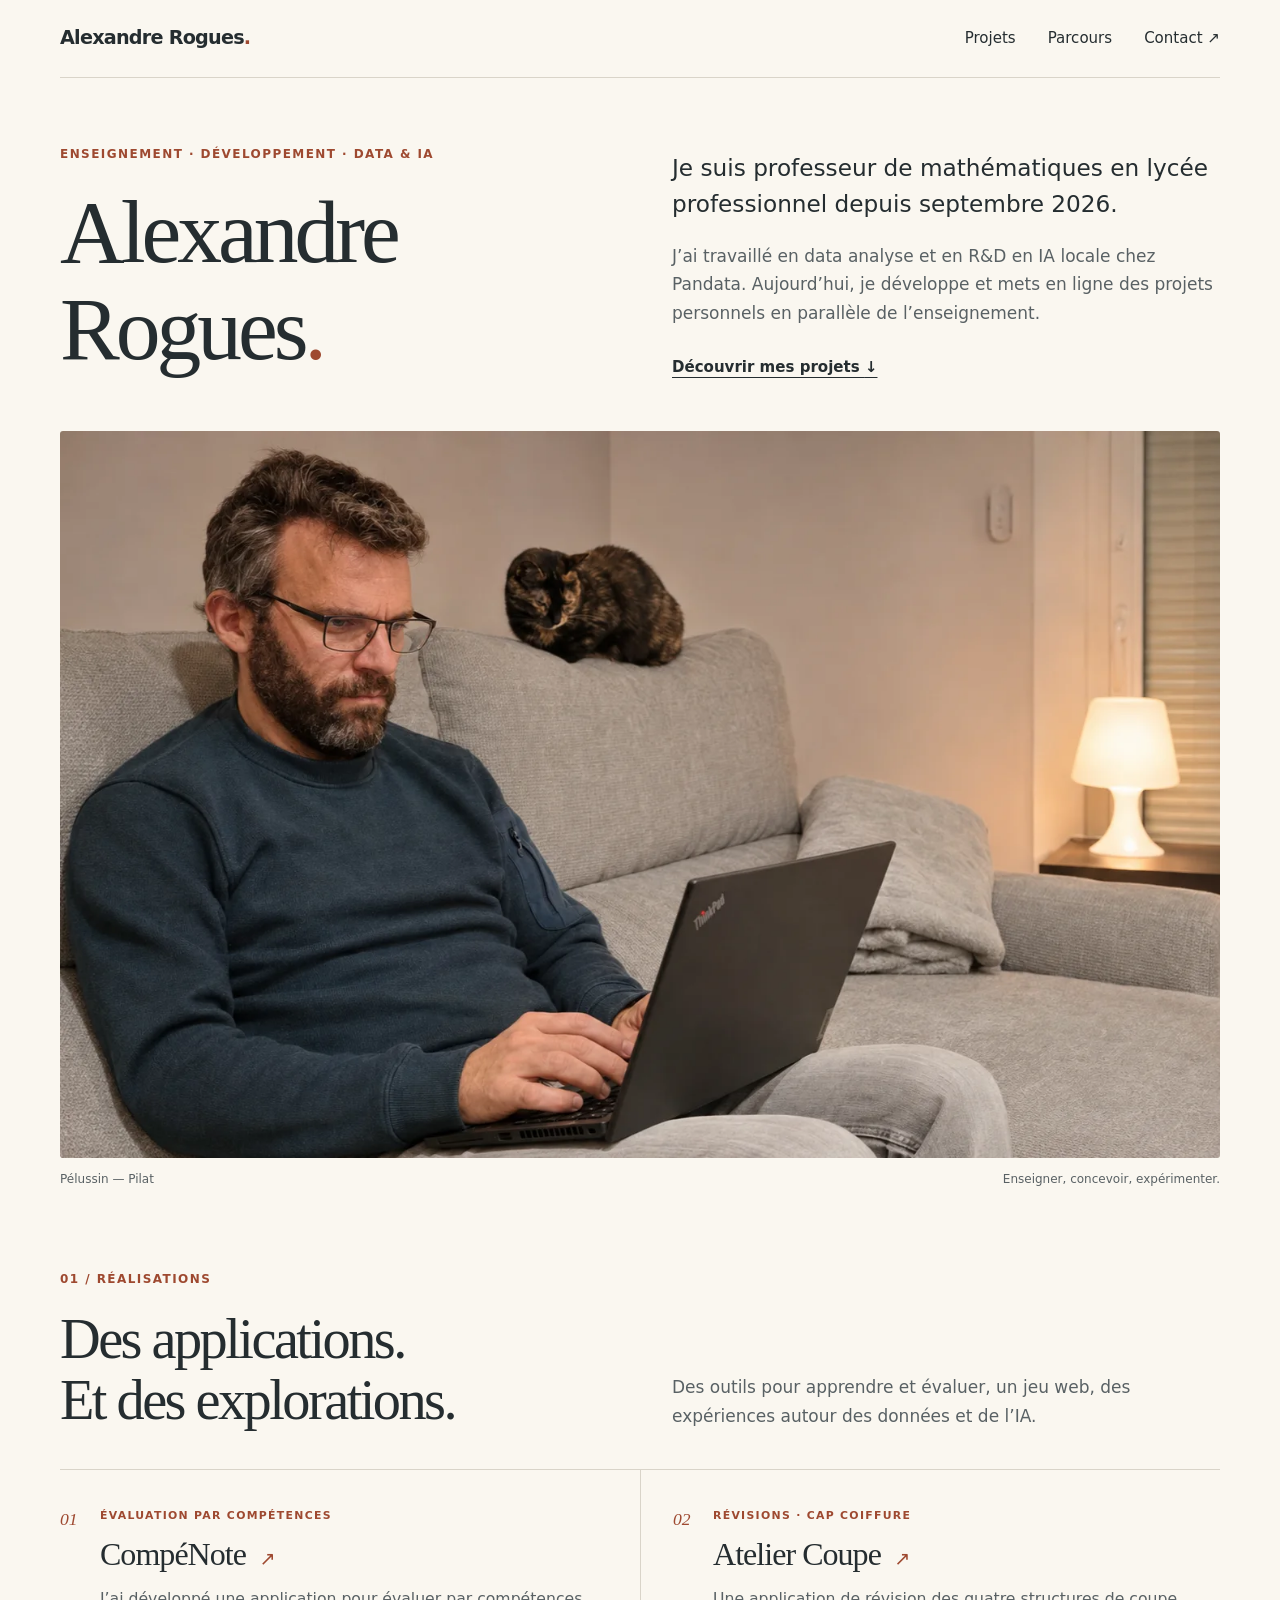
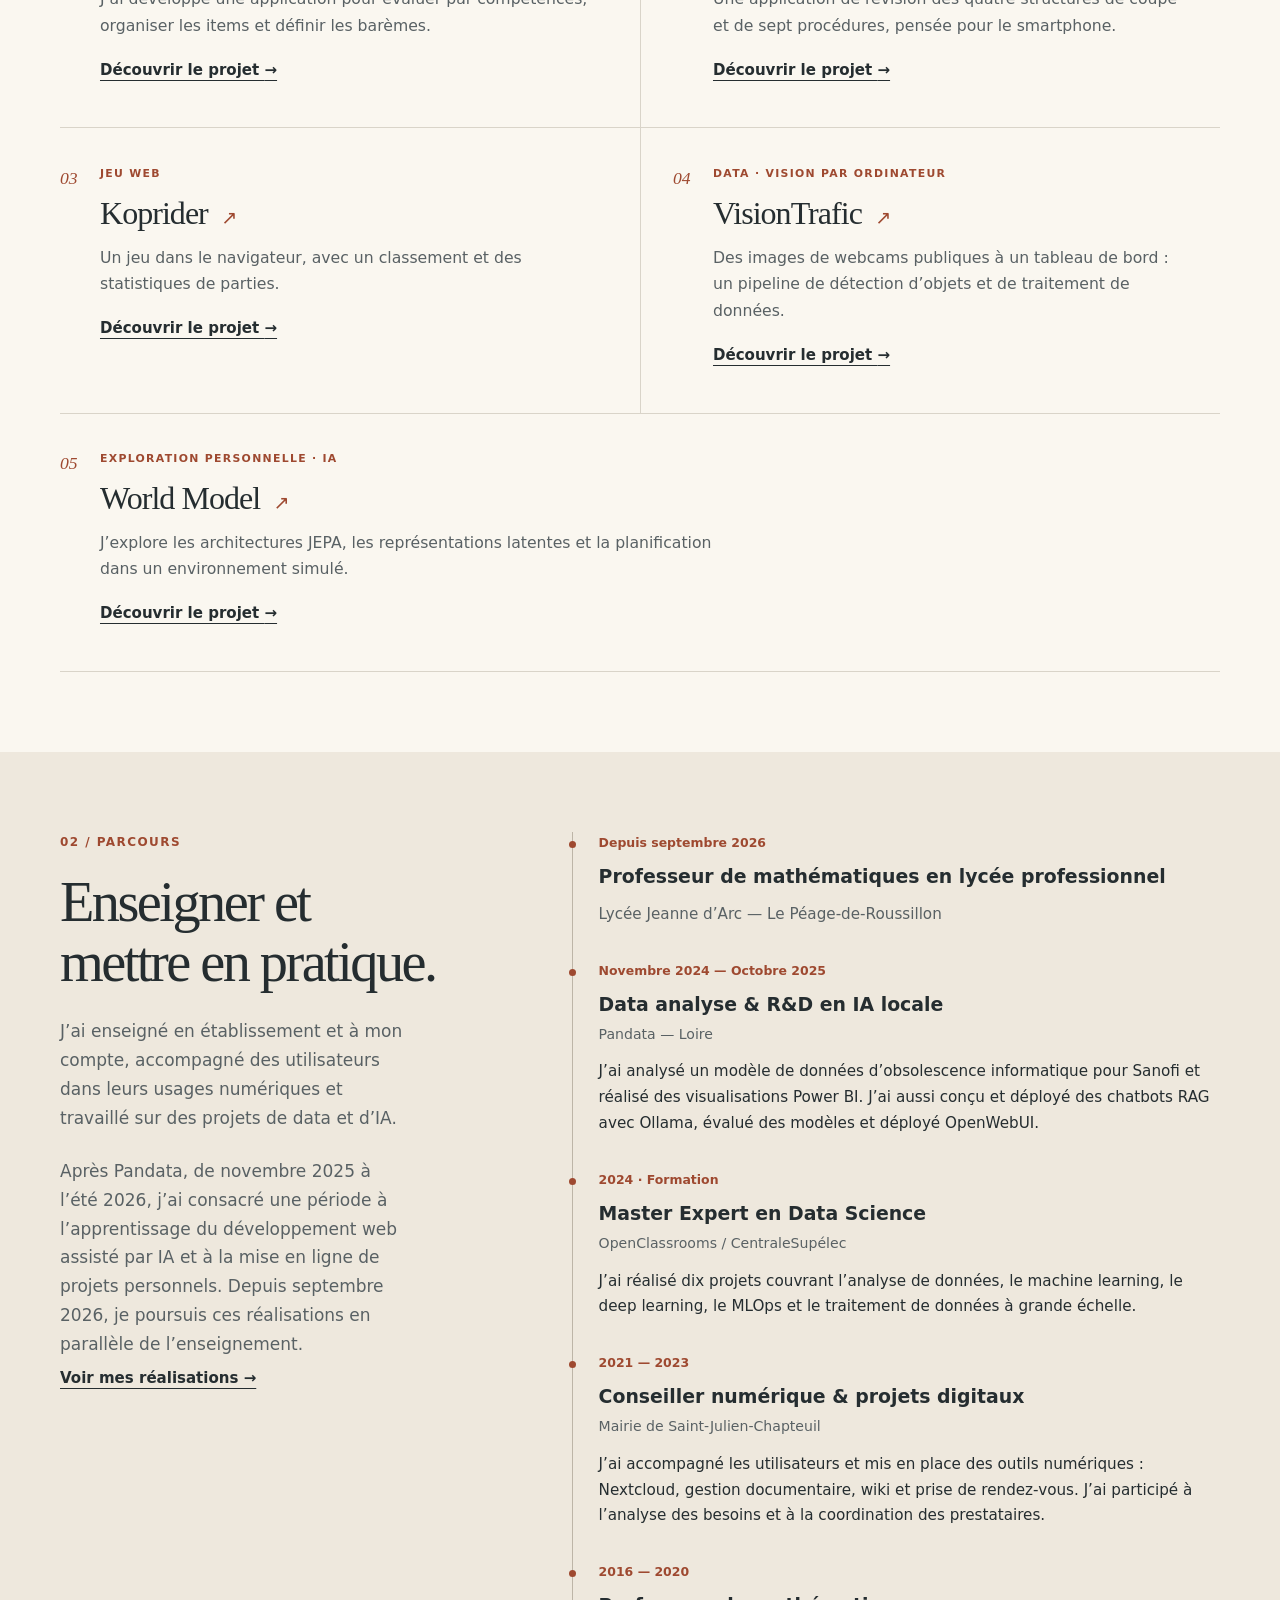
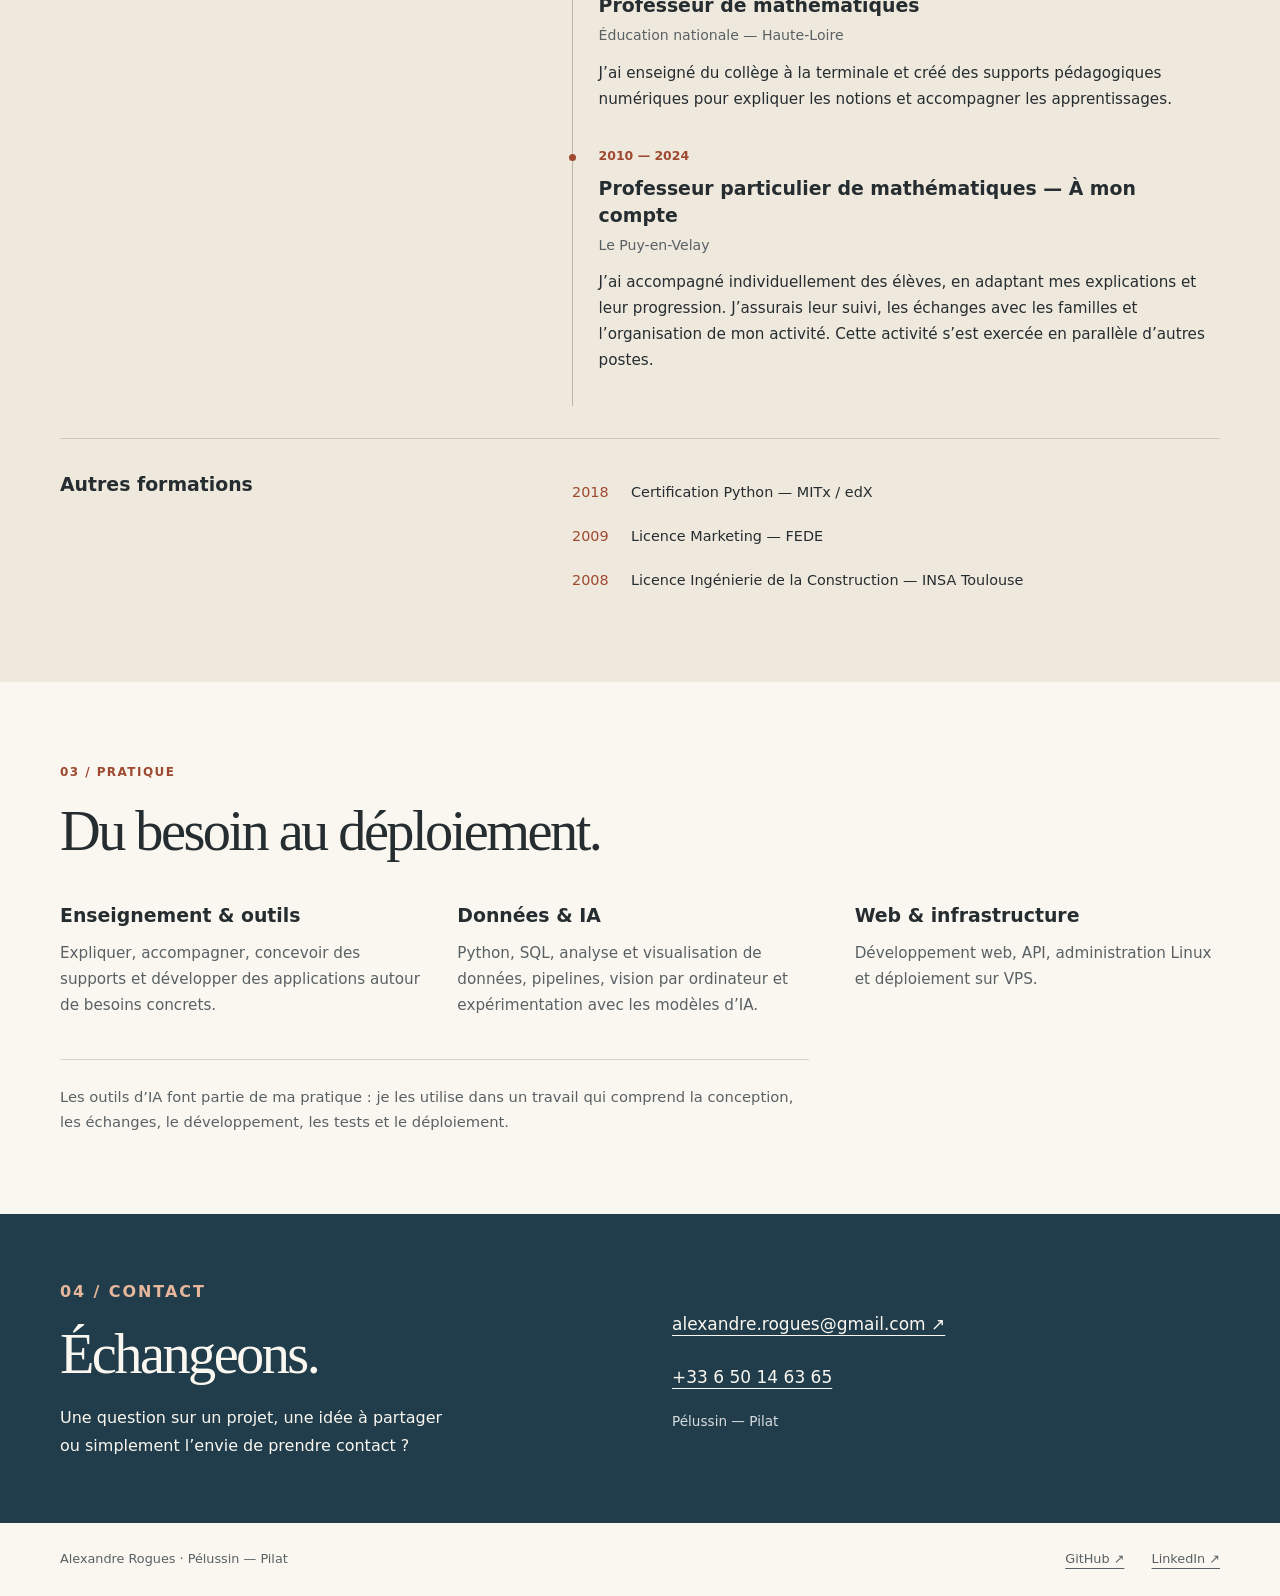
==== commit 9a46b532: "Refonte du site personnel : parcours, projets et identité visuelle" ====
--- a/index.html
+++ b/index.html
@@ -1,707 +1,53 @@
-<!DOCTYPE html>
-<html lang="fr">
-<head>
-  <meta charset="UTF-8" />
-  <meta name="viewport" content="width=device-width, initial-scale=1.0" />
-  <title>Alexandre Rogues — Data & IA | Du besoin au produit</title>
-  <meta name="description" content="Profil hybride data et IA locale. Analyse des besoins, conception de solutions, déploiement. Pédagogie et impact concret." />
-  <link rel="canonical" href="https://alexandre.rogues.fr/" />
-  <link rel="alternate" hreflang="fr" href="https://alexandre.rogues.fr/" />
-  <link rel="alternate" hreflang="en" href="https://alexandre.rogues.fr/en/" />
-
-  <!-- OpenGraph -->
-  <meta property="og:type" content="website" />
-  <meta property="og:url" content="https://alexandre.rogues.fr/" />
-  <meta property="og:title" content="Alexandre Rogues — Data & IA | Du besoin au produit" />
-  <meta property="og:description" content="Profil hybride data et IA locale. Analyse des besoins, conception de solutions, déploiement. Pédagogie et impact concret." />
-  <meta property="og:image" content="https://alexandre.rogues.fr/portrait.webp" />
-  <meta name="twitter:card" content="summary_large_image" />
-  <meta name="twitter:title" content="Alexandre Rogues – Data Engineer & Data Analyst" />
-  <meta name="twitter:description" content="Profil hybride data, technique et métier." />
-  <meta name="twitter:image" content="https://alexandre.rogues.fr/portrait.webp" />
-
-  <!-- Structured data -->
-  <script type="application/ld+json">
-  {
-    "@context": "https://schema.org",
-    "@type": "Person",
-    "name": "Alexandre Rogues",
-    "url": "https://alexandre.rogues.fr",
-    "email": "alexandre.rogues@gmail.com",
-    "jobTitle": "Data Engineer / Data Analyst",
-    "address": { "@type": "PostalAddress", "addressLocality": "Pélussin", "addressCountry": "FR" },
-    "sameAs": [
-      "https://www.linkedin.com/in/alexandrerogues/",
-      "https://github.com/Stabadev"
-    ]
-  }
-  </script>
-
-  <link rel="icon" type="image/png" href="favicon.png" />
-  <link rel="preconnect" href="https://fonts.googleapis.com" />
-  <link rel="preconnect" href="https://fonts.gstatic.com" crossorigin />
-  <link href="https://fonts.googleapis.com/css2?family=Inter:wght@100..900&display=swap" rel="stylesheet" />
-  <link href="https://fonts.googleapis.com/css2?family=Material+Symbols+Outlined:wght,FILL@100..700,0..1&display=swap" rel="stylesheet" />
-  <link rel="preload" as="image" href="portrait.webp" />
-  <link rel="stylesheet" href="style.css" />
-  <style>
-    .email-link { font-size: 1rem; }
-    @media (max-width: 767px) {
-      footer { padding-bottom: 5rem; }
-    }
-    @media (min-width: 768px) {
-      .projects-grid { grid-template-columns: repeat(3, minmax(0, 1fr)); }
-      .email-link { font-size: 1.25rem; }
-    }
-  </style>
-</head>
-<body class="bg-surface text-ink font-sans antialiased">
-
-  <!-- NAV -->
-  <header class="fixed top-0 w-full z-50 glass shadow-[0_4px_30px_rgba(0,60,41,0.08)] border-b border-edge-light/30">
-    <nav class="flex items-center justify-between max-w-7xl mx-auto px-6" style="height:4.5rem;">
-      <span class="text-lg font-bold tracking-tight text-primary">Alexandre Rogues</span>
-
-      <!-- Desktop links -->
-      <div class="hidden md:flex items-center gap-10">
-        <a href="#profil" class="nav-link text-primary font-semibold border-b-2 border-primary pb-0.5 text-sm tracking-tight">Profil</a>
-        <a href="#experience" class="nav-link text-ink-dim hover:text-primary transition-colors text-sm tracking-tight">Expérience</a>
-        <a href="#projets" class="nav-link text-ink-dim hover:text-primary transition-colors text-sm tracking-tight">Projets</a>
-        <a href="#competences" class="nav-link text-ink-dim hover:text-primary transition-colors text-sm tracking-tight">Compétences</a>
-        <a href="#formation" class="nav-link text-ink-dim hover:text-primary transition-colors text-sm tracking-tight">Formation</a>
-      </div>
-
-      <div class="flex items-center gap-3">
-        <a href="/en/" class="text-xs font-bold uppercase tracking-widest text-ink-dim hover:text-primary transition-colors px-2 py-1 rounded border border-edge-light hover:border-primary">EN</a>
-        <a href="CV_Rogues_Alexandre_122025.pdf" download class="hidden md:flex items-center gap-1.5 bg-primary text-white text-sm font-semibold px-4 py-2 rounded-lg hover:bg-primary-light transition-colors">
-          <span class="material-symbols-outlined text-base">download</span>
-          Télécharger le CV
-        </a>
-        <button id="menu-btn" class="md:hidden text-primary" aria-label="Menu">
-          <span class="material-symbols-outlined text-2xl">menu</span>
-        </button>
-      </div>
-    </nav>
-
-    <!-- Mobile menu -->
-    <div id="mobile-menu" class="hidden md:hidden border-t border-edge-light/30 bg-white/95 backdrop-blur-xl">
-      <div class="flex flex-col px-6 py-4 gap-4">
-        <a href="#profil" class="text-primary font-semibold text-sm">Profil</a>
-        <a href="#experience" class="text-ink-dim text-sm">Expérience</a>
-        <a href="#projets" class="text-ink-dim text-sm">Projets</a>
-        <a href="#competences" class="text-ink-dim text-sm">Compétences</a>
-        <a href="#formation" class="text-ink-dim text-sm">Formation</a>
-        <a href="CV_Rogues_Alexandre_122025.pdf" download class="flex items-center gap-1.5 bg-primary text-white text-sm font-semibold px-4 py-2.5 rounded-lg w-fit">
-          <span class="material-symbols-outlined text-base">download</span>
-          Télécharger le CV
-        </a>
-      </div>
-    </div>
-  </header>
-
-  <main class="pt-[4.5rem]">
-
-    <!-- HERO -->
-    <section id="profil" class="max-w-7xl mx-auto px-6 py-24 md:py-32">
-      <div class="grid grid-cols-1 md:grid-cols-12 gap-12 md:gap-16 items-start">
-
-        <div class="md:col-span-7 hidden-fade">
-          <span class="text-xs font-bold uppercase tracking-[0.2em] text-primary-light mb-5 block">Data & IA — Du besoin au produit</span>
-          <h1 class="text-5xl md:text-7xl font-extrabold tracking-tighter text-primary leading-[1.05] mb-6">
-            Je transforme des besoins flous<br/>
-            <span class="text-edge-light">en solutions concrètes.</span>
-          </h1>
-          <p class="text-lg text-ink-dim leading-relaxed max-w-xl mb-10">
-            Profil hybride à l'intersection de la technique et du métier.
-            Je sais écouter un besoin, concevoir une solution data ou IA, et l'expliquer à ceux qui vont l'utiliser.
-          </p>
-          <div class="flex flex-wrap gap-2.5 mb-10">
-            <span class="px-3.5 py-1.5 bg-surface-low text-primary rounded-full text-xs font-semibold">Pipelines de données</span>
-            <span class="px-3.5 py-1.5 bg-surface-low text-primary rounded-full text-xs font-semibold">Machine Learning</span>
-            <span class="px-3.5 py-1.5 bg-surface-low text-primary rounded-full text-xs font-semibold">Python · SQL</span>
-            <span class="px-3.5 py-1.5 bg-surface-low text-primary rounded-full text-xs font-semibold">Pédagogie</span>
-            <span class="px-3.5 py-1.5 bg-surface-low text-primary rounded-full text-xs font-semibold">Approche pragmatique</span>
-          </div>
-          <div class="flex flex-wrap gap-4">
-            <a href="#experience" class="flex items-center gap-2 bg-primary text-white font-semibold px-6 py-3 rounded-xl hover:bg-primary-light transition-colors">
-              Voir le parcours
-              <span class="material-symbols-outlined text-base">arrow_downward</span>
-            </a>
-            <a href="mailto:alexandre.rogues@gmail.com" class="flex items-center gap-2 border border-edge-light text-ink-dim font-semibold px-6 py-3 rounded-xl hover:border-primary hover:text-primary transition-colors">
-              Contact
-            </a>
-          </div>
-        </div>
-
-        <div class="md:col-span-5 hidden-fade">
-          <div class="relative">
-            <div class="aspect-[4/5] rounded-2xl overflow-hidden shadow-2xl bg-surface-high">
-              <img
-                src="portrait.webp"
-                alt="Portrait d'Alexandre Rogues"
-                class="w-full h-full object-cover grayscale hover:grayscale-0 transition-all duration-700"
-                width="600" height="750"
-              />
-            </div>
-            <div class="absolute -bottom-4 -right-4 w-28 h-28 bg-primary/10 rounded-2xl -z-10"></div>
-            <div class="absolute -top-4 -left-4 w-16 h-16 bg-primary-fixed/40 rounded-xl -z-10"></div>
-          </div>
-        </div>
-
-      </div>
-    </section>
-
-    <!-- EXPÉRIENCE -->
-    <section id="experience" class="bg-surface-low py-24">
-      <div class="max-w-7xl mx-auto px-6">
-        <div class="mb-16 hidden-fade">
-          <h2 class="text-4xl font-bold tracking-tight text-primary">Parcours professionnel</h2>
-        </div>
-
-        <div class="relative pl-6 md:pl-0">
-          <div class="absolute left-0 top-0 bottom-0 w-px bg-edge-light/40 md:hidden"></div>
-
-          <!-- Développement indépendant -->
-          <div class="relative grid md:grid-cols-12 gap-6 md:gap-8 mb-16 group hidden-fade">
-            <div class="hidden md:block md:col-span-3 text-right pr-10 pt-1">
-              <span class="text-xs font-bold text-primary opacity-50 group-hover:opacity-100 transition-opacity uppercase tracking-widest">Nov. 2025 — Actuel</span>
-            </div>
-            <div class="md:col-span-1 relative flex justify-center">
-              <div class="absolute top-0 bottom-0 w-px bg-edge-light/30 hidden md:block"></div>
-              <div class="w-3 h-3 rounded-full bg-primary mt-2 z-10 shadow-[0_0_12px_rgba(0,60,41,0.5)]"></div>
-            </div>
-            <div class="md:col-span-8 bg-white p-7 rounded-2xl shadow-sm hover:shadow-md transition-all border border-edge-light/20">
-              <div class="flex flex-wrap items-start justify-between gap-3 mb-3">
-                <div>
-                  <h3 class="text-xl font-bold text-primary">Développement indépendant & recherche</h3>
-                  <p class="text-primary-light font-semibold text-xs uppercase tracking-widest mt-1">Projets personnels · Veille & apprentissage</p>
-                </div>
-                <span class="text-xs text-ink-dim bg-surface-low px-2.5 py-1 rounded-full">Actuel</span>
-              </div>
-              <p class="text-sm text-ink-dim mb-4 md:hidden">Nov. 2025 — Actuel</p>
-              <ul class="space-y-1.5">
-                <li class="flex items-start gap-2 text-sm text-ink-dim"><span class="w-1.5 h-1.5 rounded-full bg-primary-light mt-1.5 shrink-0"></span>Recherche personnelle sur les architectures d'IA modernes : world models, représentation latente et planification sans supervision</li>
-                <li class="flex items-start gap-2 text-sm text-ink-dim"><span class="w-1.5 h-1.5 rounded-full bg-primary-light mt-1.5 shrink-0"></span>Développement et déploiement de projets full-stack : SaaS IA (mimozi), pipeline computer vision temps réel (VisionTrafic)</li>
-                <li class="flex items-start gap-2 text-sm text-ink-dim"><span class="w-1.5 h-1.5 rounded-full bg-primary-light mt-1.5 shrink-0"></span>Veille technologique continue : LLMs, architectures Transformer, MLOps, outils IA open-source</li>
-              </ul>
-              <div class="flex flex-wrap gap-2 mt-5">
-                <span class="text-[10px] font-bold uppercase tracking-tighter text-edge bg-surface-mid px-2 py-1 rounded">PyTorch</span>
-                <span class="text-[10px] font-bold uppercase tracking-tighter text-edge bg-surface-mid px-2 py-1 rounded">Python</span>
-                <span class="text-[10px] font-bold uppercase tracking-tighter text-edge bg-surface-mid px-2 py-1 rounded">Next.js</span>
-                <span class="text-[10px] font-bold uppercase tracking-tighter text-edge bg-surface-mid px-2 py-1 rounded">Deep Learning</span>
-                <span class="text-[10px] font-bold uppercase tracking-tighter text-edge bg-surface-mid px-2 py-1 rounded">VPS Linux</span>
-              </div>
-              <div class="mt-5">
-                <a href="#projets" class="inline-flex items-center gap-2 border border-primary text-primary font-semibold text-sm px-5 py-2.5 rounded-xl hover:bg-primary hover:text-white transition-colors">
-                  <span class="material-symbols-outlined text-base">arrow_downward</span>
-                  Voir les projets
-                </a>
-              </div>
-            </div>
-          </div>
-
-          <!-- Pandata -->
-          <div class="relative grid md:grid-cols-12 gap-6 md:gap-8 mb-16 group hidden-fade">
-            <div class="hidden md:block md:col-span-3 text-right pr-10 pt-1">
-              <span class="text-xs font-bold text-primary opacity-50 group-hover:opacity-100 transition-opacity uppercase tracking-widest">Nov 2024 — Oct 2025</span>
-            </div>
-            <div class="md:col-span-1 relative flex justify-center">
-              <div class="absolute top-0 bottom-0 w-px bg-edge-light/30 hidden md:block"></div>
-              <div class="w-3 h-3 rounded-full bg-primary mt-2 z-10 shadow-[0_0_12px_rgba(0,60,41,0.5)]"></div>
-            </div>
-            <div class="md:col-span-8 bg-white p-7 rounded-2xl shadow-sm hover:shadow-md transition-all border border-edge-light/20">
-              <div class="flex flex-wrap items-start justify-between gap-3 mb-3">
-                <div>
-                  <h3 class="text-xl font-bold text-primary">Pandata</h3>
-                  <p class="text-primary-light font-semibold text-xs uppercase tracking-widest mt-1">Data Analyst & R&D IA Locale</p>
-                </div>
-                <span class="text-xs text-ink-dim bg-surface-low px-2.5 py-1 rounded-full">Loire, France</span>
-              </div>
-              <p class="text-sm text-ink-dim mb-4 md:hidden">Nov 2024 — Oct 2025</p>
-              <ul class="space-y-1.5">
-                <li class="flex items-start gap-2 text-sm text-ink-dim"><span class="w-1.5 h-1.5 rounded-full bg-primary-light mt-1.5 shrink-0"></span>Mission analytique (Sanofi) : analyse structurelle d'un data model d'obsolescence matériel/logiciel du parc informatique, visualisations Power BI</li>
-                <li class="flex items-start gap-2 text-sm text-ink-dim"><span class="w-1.5 h-1.5 rounded-full bg-primary-light mt-1.5 shrink-0"></span>R&D IA locale : conception et déploiement de 5 à 6 chatbots RAG spécialisés (Ollama, GPU local), dont un assistant bénévoles pour un festival de musique</li>
-                <li class="flex items-start gap-2 text-sm text-ink-dim"><span class="w-1.5 h-1.5 rounded-full bg-primary-light mt-1.5 shrink-0"></span>Benchmarking de modèles LLM, monitoring des ressources, déploiement d'OpenWebUI</li>
-                <li class="flex items-start gap-2 text-sm text-ink-dim"><span class="w-1.5 h-1.5 rounded-full bg-primary-light mt-1.5 shrink-0"></span>Veille technologique intensive sur les LLMs locaux et les architectures RAG</li>
-              </ul>
-              <div class="flex flex-wrap gap-2 mt-5">
-                <span class="text-[10px] font-bold uppercase tracking-tighter text-edge bg-surface-mid px-2 py-1 rounded">Python</span>
-                <span class="text-[10px] font-bold uppercase tracking-tighter text-edge bg-surface-mid px-2 py-1 rounded">Ollama</span>
-                <span class="text-[10px] font-bold uppercase tracking-tighter text-edge bg-surface-mid px-2 py-1 rounded">RAG</span>
-                <span class="text-[10px] font-bold uppercase tracking-tighter text-edge bg-surface-mid px-2 py-1 rounded">Power BI</span>
-                <span class="text-[10px] font-bold uppercase tracking-tighter text-edge bg-surface-mid px-2 py-1 rounded">LLM</span>
-                <span class="text-[10px] font-bold uppercase tracking-tighter text-edge bg-surface-mid px-2 py-1 rounded">OpenWebUI</span>
-              </div>
-            </div>
-          </div>
-
-          <!-- Mairie -->
-          <div class="relative grid md:grid-cols-12 gap-6 md:gap-8 mb-16 group hidden-fade">
-            <div class="hidden md:block md:col-span-3 text-right pr-10 pt-1">
-              <span class="text-xs font-bold text-primary opacity-50 group-hover:opacity-100 transition-opacity uppercase tracking-widest">2021 — 2023</span>
-            </div>
-            <div class="md:col-span-1 relative flex justify-center">
-              <div class="absolute top-0 bottom-0 w-px bg-edge-light/30 hidden md:block"></div>
-              <div class="w-3 h-3 rounded-full bg-edge mt-2 z-10 group-hover:bg-primary transition-colors"></div>
-            </div>
-            <div class="md:col-span-8 bg-white p-7 rounded-2xl shadow-sm hover:shadow-md transition-all border border-edge-light/20">
-              <div class="flex flex-wrap items-start justify-between gap-3 mb-3">
-                <div>
-                  <h3 class="text-xl font-bold text-primary">Mairie de Saint-Julien-Chapteuil</h3>
-                  <p class="text-primary-light font-semibold text-xs uppercase tracking-widest mt-1">Conseiller Numérique / Chef de projet digital</p>
-                </div>
-                <span class="text-xs text-ink-dim bg-surface-low px-2.5 py-1 rounded-full">Haute-Loire</span>
-              </div>
-              <p class="text-sm text-ink-dim mb-4 md:hidden">2021 — 2023</p>
-              <ul class="space-y-1.5">
-                <li class="flex items-start gap-2 text-sm text-ink-dim"><span class="w-1.5 h-1.5 rounded-full bg-primary-light mt-1.5 shrink-0"></span>Déploiement d'outils numériques (GED, Nextcloud, wiki, prise de RDV)</li>
-                <li class="flex items-start gap-2 text-sm text-ink-dim"><span class="w-1.5 h-1.5 rounded-full bg-primary-light mt-1.5 shrink-0"></span>Analyse des besoins métiers et coordination de prestataires</li>
-                <li class="flex items-start gap-2 text-sm text-ink-dim"><span class="w-1.5 h-1.5 rounded-full bg-primary-light mt-1.5 shrink-0"></span>Support utilisateurs multi-niveaux et conduite du changement</li>
-              </ul>
-              <div class="flex flex-wrap gap-2 mt-5">
-                <span class="text-[10px] font-bold uppercase tracking-tighter text-edge bg-surface-mid px-2 py-1 rounded">Gestion de projet</span>
-                <span class="text-[10px] font-bold uppercase tracking-tighter text-edge bg-surface-mid px-2 py-1 rounded">Support IT</span>
-                <span class="text-[10px] font-bold uppercase tracking-tighter text-edge bg-surface-mid px-2 py-1 rounded">Conduite du changement</span>
-              </div>
-            </div>
-          </div>
-
-          <!-- Éducation Nationale -->
-          <div class="relative grid md:grid-cols-12 gap-6 md:gap-8 mb-16 group hidden-fade">
-            <div class="hidden md:block md:col-span-3 text-right pr-10 pt-1">
-              <span class="text-xs font-bold text-primary opacity-50 group-hover:opacity-100 transition-opacity uppercase tracking-widest">2016 — 2020</span>
-            </div>
-            <div class="md:col-span-1 relative flex justify-center">
-              <div class="absolute top-0 bottom-0 w-px bg-edge-light/30 hidden md:block"></div>
-              <div class="w-3 h-3 rounded-full bg-edge mt-2 z-10 group-hover:bg-primary transition-colors"></div>
-            </div>
-            <div class="md:col-span-8 bg-white p-7 rounded-2xl shadow-sm hover:shadow-md transition-all border border-edge-light/20">
-              <div class="flex flex-wrap items-start justify-between gap-3 mb-3">
-                <div>
-                  <h3 class="text-xl font-bold text-primary">Éducation Nationale</h3>
-                  <p class="text-primary-light font-semibold text-xs uppercase tracking-widest mt-1">Professeur de mathématiques</p>
-                </div>
-                <span class="text-xs text-ink-dim bg-surface-low px-2.5 py-1 rounded-full">Haute-Loire</span>
-              </div>
-              <p class="text-sm text-ink-dim mb-4 md:hidden">2016 — 2020</p>
-              <ul class="space-y-1.5">
-                <li class="flex items-start gap-2 text-sm text-ink-dim"><span class="w-1.5 h-1.5 rounded-full bg-primary-light mt-1.5 shrink-0"></span>Enseignement du collège à la terminale</li>
-                <li class="flex items-start gap-2 text-sm text-ink-dim"><span class="w-1.5 h-1.5 rounded-full bg-primary-light mt-1.5 shrink-0"></span>Création de supports pédagogiques numériques</li>
-                <li class="flex items-start gap-2 text-sm text-ink-dim"><span class="w-1.5 h-1.5 rounded-full bg-primary-light mt-1.5 shrink-0"></span>Vulgarisation de concepts complexes</li>
-              </ul>
-            </div>
-          </div>
-
-          <!-- Cours particuliers -->
-          <div class="relative grid md:grid-cols-12 gap-6 md:gap-8 mb-16 group hidden-fade">
-            <div class="hidden md:block md:col-span-3 text-right pr-10 pt-1">
-              <span class="text-xs font-bold text-primary opacity-50 group-hover:opacity-100 transition-opacity uppercase tracking-widest">2010 — 2024</span>
-            </div>
-            <div class="md:col-span-1 relative flex justify-center">
-              <div class="absolute top-0 h-10 w-px bg-edge-light/30 hidden md:block"></div>
-              <div class="w-3 h-3 rounded-full bg-edge mt-2 z-10 group-hover:bg-primary transition-colors"></div>
-            </div>
-            <div class="md:col-span-8 bg-white p-7 rounded-2xl shadow-sm hover:shadow-md transition-all border border-edge-light/20">
-              <div class="flex flex-wrap items-start justify-between gap-3 mb-3">
-                <div>
-                  <h3 class="text-xl font-bold text-primary">Cours particuliers de mathématiques</h3>
-                  <p class="text-primary-light font-semibold text-xs uppercase tracking-widest mt-1">Indépendant · Le Puy-en-Velay</p>
-                </div>
-              </div>
-              <p class="text-sm text-ink-dim mb-4 md:hidden">2010 — 2024</p>
-              <p class="text-sm text-ink-dim">Accompagnement individualisé d'élèves, conception de parcours personnalisés et suivi des progrès. Activité menée en parallèle de mon parcours professionnel.</p>
-            </div>
-          </div>
-
-          <!-- Expériences antérieures -->
-          <div class="relative grid md:grid-cols-12 gap-6 md:gap-8 hidden-fade">
-            <div class="hidden md:block md:col-span-3 text-right pr-10 pt-1">
-              <span class="text-xs font-bold text-primary/30 uppercase tracking-widest">Antérieur</span>
-            </div>
-            <div class="md:col-span-1 flex justify-center">
-              <div class="w-2 h-2 rounded-full bg-edge-light mt-2"></div>
-            </div>
-            <div class="md:col-span-8">
-              <p class="text-xs font-bold uppercase tracking-widest text-ink-dim mb-3">Expériences antérieures</p>
-              <div class="flex flex-wrap gap-3">
-                <span class="text-xs text-ink-dim bg-white border border-edge-light/30 px-3 py-1.5 rounded-full">Support client B2B · ExxonMobil, Budapest (2010–2011)</span>
-                <span class="text-xs text-ink-dim bg-white border border-edge-light/30 px-3 py-1.5 rounded-full">Agent d'accueil bancaire · Crédit Agricole (2014–2015)</span>
-                <span class="text-xs text-ink-dim bg-white border border-edge-light/30 px-3 py-1.5 rounded-full">Commercial itinérant · Salaisons Manet (2008–2009)</span>
-              </div>
-            </div>
-          </div>
-
-        </div>
-      </div>
-    </section>
-
-    <!-- PROJETS -->
-    <section id="projets" class="max-w-7xl mx-auto px-6 py-24">
-      <div class="flex flex-col md:flex-row justify-between items-end mb-16 gap-4 hidden-fade">
-        <div>
-          <span class="text-xs font-bold uppercase tracking-[0.2em] text-primary-light mb-3 block">Portfolio</span>
-          <h2 class="text-4xl font-bold tracking-tight text-primary">Projets déployés</h2>
-        </div>
-        <p class="text-ink-dim max-w-xs text-sm md:text-right">Solutions en production, accessibles en ligne.</p>
-      </div>
-
-      <div class="grid grid-cols-1 projects-grid gap-6 mb-8">
-
-        <!-- World Model JEPA -->
-        <div class="group bg-white rounded-2xl overflow-hidden shadow-sm hover:shadow-xl transition-all duration-300 border border-edge-light/20 flex flex-col hidden-fade">
-          <div class="overflow-hidden">
-            <img
-              src="assets/worldmodelIllustration.png"
-              alt="Illustration du projet World Model JEPA – représentation latente et planification"
-              class="w-full object-cover group-hover:scale-[1.02] transition-transform duration-500"
-              loading="lazy"
-            />
-          </div>
-          <div class="p-7 flex flex-col flex-1">
-            <div class="flex items-start justify-between gap-4 mb-3">
-              <div>
-                <span class="text-[10px] font-bold uppercase tracking-widest text-primary-light bg-primary-fixed/30 px-2.5 py-1 rounded-full">Research · Deep Learning</span>
-                <h3 class="text-2xl font-bold text-primary mt-2">World Model JEPA</h3>
-              </div>
-              <a href="https://worldmodel.rogues.fr" target="_blank" rel="noopener" class="shrink-0 text-primary hover:text-primary-light transition-colors mt-1" aria-label="Voir World Model JEPA">
-                <span class="material-symbols-outlined text-xl">open_in_new</span>
-              </a>
-            </div>
-            <p class="text-sm text-ink-dim leading-relaxed mb-5">
-              Exploration personnelle des architectures JEPA : un Vision Transformer + prédicteur entraîné sans labels sur un environnement simulé. Résultats : émergence spontanée d'une structure spatiale (R² = 1.0) et planification de trajectoires dans l'espace latent (100 % de réussite sur les tests).
-            </p>
-            <div class="flex flex-wrap gap-2 mt-auto">
-              <span class="text-[10px] font-bold uppercase tracking-tighter text-edge bg-surface-mid px-2 py-1 rounded">Python</span>
-              <span class="text-[10px] font-bold uppercase tracking-tighter text-edge bg-surface-mid px-2 py-1 rounded">PyTorch</span>
-              <span class="text-[10px] font-bold uppercase tracking-tighter text-edge bg-surface-mid px-2 py-1 rounded">Vision Transformer</span>
-              <span class="text-[10px] font-bold uppercase tracking-tighter text-edge bg-surface-mid px-2 py-1 rounded">JEPA</span>
-              <span class="text-[10px] font-bold uppercase tracking-tighter text-edge bg-surface-mid px-2 py-1 rounded">PCA</span>
-            </div>
-          </div>
-        </div>
-
-        <!-- VisionTrafic -->
-        <div class="group bg-white rounded-2xl overflow-hidden shadow-sm hover:shadow-xl transition-all duration-300 border border-edge-light/20 flex flex-col hidden-fade">
-          <div class="overflow-hidden">
-            <img
-              src="assets/visiontrafic.webp"
-              alt="Aperçu de VisionTrafic – dashboard de détection d'objets temps réel"
-              class="w-full object-cover group-hover:scale-[1.02] transition-transform duration-500"
-              loading="lazy"
-            />
-          </div>
-          <div class="p-7 flex flex-col flex-1">
-            <div class="flex items-start justify-between gap-4 mb-3">
-              <div>
-                <span class="text-[10px] font-bold uppercase tracking-widest text-primary-light bg-primary-fixed/30 px-2.5 py-1 rounded-full">Computer Vision · MLOps</span>
-                <h3 class="text-2xl font-bold text-primary mt-2">VisionTrafic</h3>
-              </div>
-              <a href="https://visiontrafic.rogues.fr" target="_blank" rel="noopener" class="shrink-0 text-primary hover:text-primary-light transition-colors mt-1" aria-label="Voir VisionTrafic">
-                <span class="material-symbols-outlined text-xl">open_in_new</span>
-              </a>
-            </div>
-            <p class="text-sm text-ink-dim leading-relaxed mb-5">
-              Pipeline temps réel de détection d'objets à partir de webcams publiques. Ingestion par cron, traitement YOLO, stockage structuré, API REST Flask et dashboard live — déployé sur VPS Linux.
-            </p>
-            <div class="flex flex-wrap gap-2 mt-auto">
-              <span class="text-[10px] font-bold uppercase tracking-tighter text-edge bg-surface-mid px-2 py-1 rounded">Python</span>
-              <span class="text-[10px] font-bold uppercase tracking-tighter text-edge bg-surface-mid px-2 py-1 rounded">YOLO</span>
-              <span class="text-[10px] font-bold uppercase tracking-tighter text-edge bg-surface-mid px-2 py-1 rounded">Flask</span>
-              <span class="text-[10px] font-bold uppercase tracking-tighter text-edge bg-surface-mid px-2 py-1 rounded">SQLite</span>
-              <span class="text-[10px] font-bold uppercase tracking-tighter text-edge bg-surface-mid px-2 py-1 rounded">VPS Linux</span>
-            </div>
-          </div>
-        </div>
-
-        <!-- Mimozi -->
-        <div class="group bg-white rounded-2xl overflow-hidden shadow-sm hover:shadow-xl transition-all duration-300 border border-edge-light/20 flex flex-col hidden-fade">
-          <div class="overflow-hidden">
-            <img
-              src="assets/mimozi.webp"
-              alt="Aperçu de mimozi – application IA d'aide aux devoirs de maths"
-              class="w-full object-cover group-hover:scale-[1.02] transition-transform duration-500"
-              loading="lazy"
-            />
-          </div>
-          <div class="p-7 flex flex-col flex-1">
-            <div class="flex items-start justify-between gap-4 mb-3">
-              <div>
-                <span class="text-[10px] font-bold uppercase tracking-widest text-primary-light bg-primary-fixed/30 px-2.5 py-1 rounded-full">AI SaaS · EdTech</span>
-                <h3 class="text-2xl font-bold text-primary mt-2">mimozi</h3>
-              </div>
-              <a href="https://mimozi.fr" target="_blank" rel="noopener" class="shrink-0 text-primary hover:text-primary-light transition-colors mt-1" aria-label="Voir mimozi">
-                <span class="material-symbols-outlined text-xl">open_in_new</span>
-              </a>
-            </div>
-            <p class="text-sm text-ink-dim leading-relaxed mb-5">
-              Application IA mobile-first pour accompagner les parents dans la résolution d'exercices de maths. Photo de l'exercice → guide pédagogique IA. Gestion de comptes, profils enfants, historique et quota d'usage.
-            </p>
-            <div class="flex flex-wrap gap-2 mt-auto">
-              <span class="text-[10px] font-bold uppercase tracking-tighter text-edge bg-surface-mid px-2 py-1 rounded">Next.js</span>
-              <span class="text-[10px] font-bold uppercase tracking-tighter text-edge bg-surface-mid px-2 py-1 rounded">TypeScript</span>
-              <span class="text-[10px] font-bold uppercase tracking-tighter text-edge bg-surface-mid px-2 py-1 rounded">Supabase</span>
-              <span class="text-[10px] font-bold uppercase tracking-tighter text-edge bg-surface-mid px-2 py-1 rounded">Anthropic API</span>
-              <span class="text-[10px] font-bold uppercase tracking-tighter text-edge bg-surface-mid px-2 py-1 rounded">Vercel</span>
-            </div>
-          </div>
-        </div>
-
-      </div>
-
-      <!-- Projets de formation -->
-      <div class="bg-surface-low rounded-2xl p-7 border border-edge-light/20 flex flex-col md:flex-row items-start md:items-center justify-between gap-6 hidden-fade">
-        <div>
-          <p class="text-xs font-bold uppercase tracking-widest text-ink-dim mb-1">Projets de formation</p>
-          <h3 class="text-lg font-bold text-primary mb-1">Master Expert en Data Science — OpenClassrooms / CentraleSupélec</h3>
-          <p class="text-sm text-ink-dim">10 projets couvrant l'ensemble du cycle data : EDA, pipelines, ML supervisé/non supervisé, deep learning, scoring crédit, MLOps, Big Data (PySpark / AWS EMR).</p>
-        </div>
-        <a href="https://github.com/Stabadev" target="_blank" rel="noopener"
-           class="shrink-0 flex items-center gap-2 border border-primary text-primary font-semibold text-sm px-5 py-2.5 rounded-xl hover:bg-primary hover:text-white transition-colors whitespace-nowrap">
-          <span class="material-symbols-outlined text-base">code</span>
-          Voir sur GitHub
-        </a>
-      </div>
-    </section>
-
-    <!-- COMPÉTENCES -->
-    <section id="competences" class="bg-primary py-24">
-      <div class="max-w-7xl mx-auto px-6">
-        <div class="grid md:grid-cols-12 gap-12 md:gap-16">
-
-          <div class="md:col-span-4 hidden-fade">
-            <h2 class="text-4xl font-bold tracking-tight text-white mb-4">Compétences techniques</h2>
-            <p class="text-primary-dim/80 leading-relaxed text-sm">
-              Un ensemble d'outils maîtrisés pour concevoir des solutions data robustes, de l'ingestion à la visualisation.
-            </p>
-          </div>
-
-          <div class="md:col-span-8 grid grid-cols-2 sm:grid-cols-3 gap-x-8 gap-y-10 hidden-fade">
-
-            <div>
-              <h4 class="text-[10px] font-black uppercase tracking-widest text-primary-fixed mb-4">Langages</h4>
-              <ul class="space-y-2.5 text-sm" style="color:#8fd5b4;">
-                <li class="flex items-center gap-2"><span class="w-1.5 h-1.5 rounded-full bg-primary-fixed"></span>Python</li>
-                <li class="flex items-center gap-2"><span class="w-1.5 h-1.5 rounded-full bg-primary-fixed"></span>SQL</li>
-              </ul>
-            </div>
-
-            <div>
-              <h4 class="text-[10px] font-black uppercase tracking-widest text-primary-fixed mb-4">Data & ML</h4>
-              <ul class="space-y-2.5 text-sm" style="color:#8fd5b4;">
-                <li class="flex items-center gap-2"><span class="w-1.5 h-1.5 rounded-full bg-primary-fixed"></span>Pandas / NumPy</li>
-                <li class="flex items-center gap-2"><span class="w-1.5 h-1.5 rounded-full bg-primary-fixed"></span>Scikit-learn</li>
-                <li class="flex items-center gap-2"><span class="w-1.5 h-1.5 rounded-full bg-primary-fixed"></span>TensorFlow / Keras</li>
-              </ul>
-            </div>
-
-            <div>
-              <h4 class="text-[10px] font-black uppercase tracking-widest text-primary-fixed mb-4">Big Data</h4>
-              <ul class="space-y-2.5 text-sm" style="color:#8fd5b4;">
-                <li class="flex items-center gap-2"><span class="w-1.5 h-1.5 rounded-full bg-primary-fixed"></span>PySpark</li>
-                <li class="flex items-center gap-2"><span class="w-1.5 h-1.5 rounded-full bg-primary-fixed"></span>AWS EMR / S3</li>
-              </ul>
-            </div>
-
-            <div>
-              <h4 class="text-[10px] font-black uppercase tracking-widest text-primary-fixed mb-4">DevOps & MLOps</h4>
-              <ul class="space-y-2.5 text-sm" style="color:#8fd5b4;">
-                <li class="flex items-center gap-2"><span class="w-1.5 h-1.5 rounded-full bg-primary-fixed"></span>Git / CI-CD</li>
-                <li class="flex items-center gap-2"><span class="w-1.5 h-1.5 rounded-full bg-primary-fixed"></span>MLflow</li>
-                <li class="flex items-center gap-2"><span class="w-1.5 h-1.5 rounded-full bg-primary-fixed"></span>Flask API</li>
-              </ul>
-            </div>
-
-            <div>
-              <h4 class="text-[10px] font-black uppercase tracking-widest text-primary-fixed mb-4">Infra</h4>
-              <ul class="space-y-2.5 text-sm" style="color:#8fd5b4;">
-                <li class="flex items-center gap-2"><span class="w-1.5 h-1.5 rounded-full bg-primary-fixed"></span>Linux / VPS</li>
-                <li class="flex items-center gap-2"><span class="w-1.5 h-1.5 rounded-full bg-primary-fixed"></span>Déploiement web</li>
-              </ul>
-            </div>
-
-            <div>
-              <h4 class="text-[10px] font-black uppercase tracking-widest text-primary-fixed mb-4">BI & Reporting</h4>
-              <ul class="space-y-2.5 text-sm" style="color:#8fd5b4;">
-                <li class="flex items-center gap-2"><span class="w-1.5 h-1.5 rounded-full bg-primary-fixed"></span>Power BI</li>
-                <li class="flex items-center gap-2"><span class="w-1.5 h-1.5 rounded-full bg-primary-fixed"></span>Dataviz Python</li>
-                <li class="flex items-center gap-2"><span class="w-1.5 h-1.5 rounded-full bg-primary-fixed"></span>Streamlit</li>
-              </ul>
-            </div>
-
-          </div>
-        </div>
-      </div>
-    </section>
-
-    <!-- FORMATION -->
-    <section id="formation" class="max-w-7xl mx-auto px-6 py-24">
-      <div class="mb-16 hidden-fade">
-        <h2 class="text-4xl font-bold tracking-tight text-primary">Formation</h2>
-      </div>
-
-      <div class="grid grid-cols-1 md:grid-cols-2 gap-6">
-
-        <div class="bg-surface-low rounded-2xl p-7 border border-edge-light/20 hidden-fade">
-          <div class="flex items-start justify-between gap-4">
-            <div>
-              <h3 class="text-lg font-bold text-primary">Master Expert en Data Science</h3>
-              <p class="text-ink-dim text-sm mt-1">OpenClassrooms / CentraleSupélec</p>
-            </div>
-            <span class="text-[10px] font-bold px-2.5 py-1 bg-white rounded border border-edge-light text-ink-dim uppercase tracking-wide shrink-0">2024</span>
-          </div>
-        </div>
-
-        <div class="bg-surface-low rounded-2xl p-7 border border-edge-light/20 hidden-fade">
-          <div class="flex items-start justify-between gap-4">
-            <div>
-              <h3 class="text-lg font-bold text-primary">Certification Python</h3>
-              <p class="text-ink-dim text-sm mt-1">MITx — edX</p>
-            </div>
-            <span class="text-[10px] font-bold px-2.5 py-1 bg-white rounded border border-edge-light text-ink-dim uppercase tracking-wide shrink-0">2018</span>
-          </div>
-        </div>
-
-        <div class="bg-surface-low rounded-2xl p-7 border border-edge-light/20 hidden-fade">
-          <div class="flex items-start justify-between gap-4">
-            <div>
-              <h3 class="text-lg font-bold text-primary">Licence Marketing</h3>
-              <p class="text-ink-dim text-sm mt-1">FEDE</p>
-            </div>
-            <span class="text-[10px] font-bold px-2.5 py-1 bg-white rounded border border-edge-light text-ink-dim uppercase tracking-wide shrink-0">2009</span>
-          </div>
-        </div>
-
-        <div class="bg-surface-low rounded-2xl p-7 border border-edge-light/20 hidden-fade">
-          <div class="flex items-start justify-between gap-4">
-            <div>
-              <h3 class="text-lg font-bold text-primary">Licence Ingénierie de la Construction</h3>
-              <p class="text-ink-dim text-sm mt-1">INSA Toulouse</p>
-            </div>
-            <span class="text-[10px] font-bold px-2.5 py-1 bg-white rounded border border-edge-light text-ink-dim uppercase tracking-wide shrink-0">2008</span>
-          </div>
-        </div>
-
-      </div>
-    </section>
-
-    <!-- CONTACT -->
-    <section class="max-w-7xl mx-auto px-6 pb-24">
-      <div class="grid grid-cols-1 md:grid-cols-2 gap-6">
-
-        <div class="bg-primary rounded-2xl p-10 relative overflow-hidden group hidden-fade">
-          <div class="relative z-10">
-            <h2 class="text-2xl font-bold text-white mb-4">Travaillons ensemble.</h2>
-            <p class="text-sm leading-relaxed mb-8" style="color:#8fd5b4;opacity:0.85;">
-              Ouvert aux opportunités en data engineering, data analyse, et aux projets qui ont un impact concret.
-            </p>
-            <a href="mailto:alexandre.rogues@gmail.com" class="email-link font-bold text-primary-fixed hover:text-white transition-colors border-b-2 border-primary-fixed/30 hover:border-primary-fixed pb-0.5">
-              alexandre.rogues@gmail.com
-            </a>
-          </div>
-          <div class="absolute top-0 right-0 p-6 text-white/5 group-hover:text-white/10 transition-colors pointer-events-none">
-            <span class="material-symbols-outlined" style="font-size:9rem;line-height:1;">mail</span>
-          </div>
-        </div>
-
-        <div class="bg-surface-low rounded-2xl p-10 border border-edge-light/20 flex flex-col justify-center hidden-fade">
-          <h2 class="text-xl font-bold text-primary mb-6">Retrouvez-moi</h2>
-          <div class="space-y-4">
-            <a href="https://www.linkedin.com/in/alexandrerogues/" target="_blank" rel="noopener"
-               class="flex items-center gap-3 text-ink-dim hover:text-primary transition-colors">
-              <span class="material-symbols-outlined text-lg">person</span>
-              <span class="text-sm font-medium">linkedin.com/in/alexandrerogues</span>
-            </a>
-            <a href="https://github.com/Stabadev" target="_blank" rel="noopener"
-               class="flex items-center gap-3 text-ink-dim hover:text-primary transition-colors">
-              <span class="material-symbols-outlined text-lg">code</span>
-              <span class="text-sm font-medium">github.com/Stabadev</span>
-            </a>
-            <a href="CV_Rogues_Alexandre_122025.pdf" download
-               class="flex items-center gap-3 text-ink-dim hover:text-primary transition-colors">
-              <span class="material-symbols-outlined text-lg">download</span>
-              <span class="text-sm font-medium">Télécharger le CV (PDF)</span>
-            </a>
-          </div>
-        </div>
-
-      </div>
-    </section>
-
-  </main>
-
-  <!-- FOOTER -->
-  <footer class="border-t border-edge-light/30 bg-white">
-    <div class="max-w-7xl mx-auto px-6 py-8 flex flex-col md:flex-row justify-between items-center gap-4">
-      <span class="text-xs text-ink-dim/60 uppercase tracking-widest">© 2026 Alexandre Rogues · Pélussin, France</span>
-      <div class="flex items-center gap-8">
-        <a href="https://www.linkedin.com/in/alexandrerogues/" target="_blank" rel="noopener" class="text-xs uppercase tracking-widest text-ink-dim hover:text-primary transition-colors">LinkedIn</a>
-        <a href="https://github.com/Stabadev" target="_blank" rel="noopener" class="text-xs uppercase tracking-widest text-ink-dim hover:text-primary transition-colors">GitHub</a>
-        <a href="mailto:alexandre.rogues@gmail.com" class="text-xs uppercase tracking-widest text-ink-dim hover:text-primary transition-colors">Email</a>
-        <a href="/en/" class="text-xs uppercase tracking-widest text-ink-dim hover:text-primary transition-colors font-bold">EN</a>
-      </div>
-    </div>
-  </footer>
-
-  <!-- MOBILE BOTTOM NAV -->
-  <nav class="md:hidden fixed bottom-4 left-4 right-4 z-50">
-    <div class="bg-white/85 backdrop-blur-xl border border-edge-light/30 rounded-2xl px-2 py-2 shadow-2xl flex justify-around items-center">
-      <a href="#profil" class="flex flex-col items-center gap-0.5 px-3 py-1.5 text-primary">
-        <span class="material-symbols-outlined text-xl" style="font-variation-settings:'FILL' 1;">person</span>
-        <span class="text-[9px] font-bold uppercase tracking-wider">Profil</span>
-      </a>
-      <a href="#experience" class="flex flex-col items-center gap-0.5 px-3 py-1.5 text-ink-dim">
-        <span class="material-symbols-outlined text-xl">work</span>
-        <span class="text-[9px] font-bold uppercase tracking-wider">Parcours</span>
-      </a>
-      <a href="#projets" class="flex flex-col items-center gap-0.5 px-3 py-1.5 text-ink-dim">
-        <span class="material-symbols-outlined text-xl">layers</span>
-        <span class="text-[9px] font-bold uppercase tracking-wider">Projets</span>
-      </a>
-      <a href="#formation" class="flex flex-col items-center gap-0.5 px-3 py-1.5 text-ink-dim">
-        <span class="material-symbols-outlined text-xl">school</span>
-        <span class="text-[9px] font-bold uppercase tracking-wider">Formation</span>
-      </a>
-    </div>
-  </nav>
-
-  <script>
-    // Mobile menu toggle
-    const menuBtn = document.getElementById('menu-btn');
-    const mobileMenu = document.getElementById('mobile-menu');
-    menuBtn.addEventListener('click', () => mobileMenu.classList.toggle('hidden'));
-    mobileMenu.querySelectorAll('a').forEach(link => {
-      link.addEventListener('click', () => mobileMenu.classList.add('hidden'));
-    });
-
-    // Scroll fade-in
-    const fadeObserver = new IntersectionObserver((entries) => {
-      entries.forEach(entry => {
-        if (entry.isIntersecting) {
-          entry.target.classList.add('fade-in');
-          fadeObserver.unobserve(entry.target);
-        }
-      });
-    }, { threshold: 0.1 });
-    document.querySelectorAll('.hidden-fade').forEach(el => fadeObserver.observe(el));
-
-    // Active nav link on scroll
-    const navLinks = document.querySelectorAll('.nav-link');
-    const sectionObserver = new IntersectionObserver((entries) => {
-      entries.forEach(entry => {
-        if (entry.isIntersecting) {
-          navLinks.forEach(l => {
-            l.classList.remove('text-primary', 'font-semibold', 'border-b-2', 'border-primary', 'pb-0.5');
-            l.classList.add('text-ink-dim');
-          });
-          const active = document.querySelector(`.nav-link[href="#${entry.target.id}"]`);
-          if (active) {
-            active.classList.remove('text-ink-dim');
-            active.classList.add('text-primary', 'font-semibold', 'border-b-2', 'border-primary', 'pb-0.5');
-          }
-        }
-      });
-    }, { threshold: 0.35 });
-    document.querySelectorAll('section[id]').forEach(s => sectionObserver.observe(s));
-  </script>
-</body>
-</html>
+<!doctype html><html lang="fr"><head><meta charset="utf-8"><meta name="viewport" content="width=device-width, initial-scale=1"><title>Alexandre Rogues — Enseignement, développement, data & IA</title><meta name="description" content="Enseignant en mathématiques à Pélussin — Pilat. Mon parcours et mes projets en développement web, data et intelligence artificielle."><link rel="canonical" href="https://alexandre.rogues.fr/"><link rel="icon" href="/favicon.svg" type="image/svg+xml"><link rel="stylesheet" href="/style.css"><meta property="og:type" content="website"><meta property="og:title" content="Alexandre Rogues — Enseignement, développement, data & IA"><meta property="og:description" content="Enseignant en mathématiques à Pélussin — Pilat. Mon parcours et mes projets en développement web, data et intelligence artificielle."><meta property="og:url" content="https://alexandre.rogues.fr/"><meta property="og:image" content="https://alexandre.rogues.fr/assets/partage.jpg"><meta name="twitter:card" content="summary_large_image"><script src="/site.js" defer></script><meta property="og:locale" content="fr_FR"><meta property="og:site_name" content="Alexandre Rogues"><meta property="og:image:width" content="1200"><meta property="og:image:height" content="752"><meta property="og:image:type" content="image/jpeg"><meta property="og:image:alt" content="Alexandre Rogues avec son ordinateur, sur un canapé, avec un chat et une lumière chaude."><meta name="twitter:title" content="Alexandre Rogues — Enseignement, développement, data &amp; IA"><meta name="twitter:description" content="Enseignant en mathématiques à Pélussin — Pilat. Mon parcours et mes projets en développement web, data et intelligence artificielle."><meta name="twitter:image" content="https://alexandre.rogues.fr/assets/partage.jpg"><meta name="twitter:image:alt" content="Alexandre Rogues avec son ordinateur, sur un canapé, avec un chat et une lumière chaude."><script type="application/ld+json">{"@context": "https://schema.org", "@graph": [{"@type": "Person", "@id": "https://alexandre.rogues.fr/#alexandre", "name": "Alexandre Rogues", "url": "https://alexandre.rogues.fr/", "sameAs": ["https://github.com/Stabadev", "https://www.linkedin.com/in/alexandrerogues/"]}, {"@type": "WebPage", "@id": "https://alexandre.rogues.fr/#page", "url": "https://alexandre.rogues.fr/", "name": "Alexandre Rogues — Enseignement, développement, data & IA", "description": "Enseignant en mathématiques à Pélussin — Pilat. Mon parcours et mes projets en développement web, data et intelligence artificielle.", "inLanguage": "fr", "author": {"@id": "https://alexandre.rogues.fr/#alexandre"}, "about": {"@id": "https://alexandre.rogues.fr/#alexandre"}}]}</script><meta name="google-site-verification" content="ylva5NHAvvBIZWhkt4nmgTzVdqxMyYQFw1ojgWT32LI" /></head><body><a class="skip" href="#contenu">Aller au contenu</a><header class="site-header"><a class="brand" href="/">Alexandre Rogues<span class="brand-dot">.</span></a><button class="menu-toggle" hidden aria-expanded="false" aria-controls="navigation">Menu</button><nav id="navigation" aria-label="Navigation principale"><a href="/#projets">Projets</a><a href="/#parcours">Parcours</a><a href="/#contact">Contact <span aria-hidden="true">↗</span></a></nav></header><main id="contenu"><section class="wrap intro"><div class="intro-top"><div><p class="eyebrow">Enseignement · Développement · Data & IA</p><h1>Alexandre<br>Rogues<span class="accent">.</span></h1></div><div class="intro-copy"><p class="lead">Je suis professeur de mathématiques en lycée professionnel depuis septembre 2026.</p><p>J’ai travaillé en data analyse et en R&D en IA locale chez Pandata. Aujourd’hui, je développe et mets en ligne des projets personnels en parallèle de l’enseignement.</p><a class="text-link" href="#projets">Découvrir mes projets <span aria-hidden="true">↓</span></a></div></div><img class="hero-photo" src="/assets/portrait-1431.webp" srcset="/assets/portrait-640.webp 640w, /assets/portrait-1000.webp 1000w, /assets/portrait-1431.webp 1431w" sizes="(max-width: 1200px) 92vw, 1160px" width="1431" height="897" fetchpriority="high" alt="Alexandre Rogues sur un canapé avec son ordinateur ThinkPad ; un chat et une lampe à ses côtés."><div class="photo-note"><span>Pélussin — Pilat</span><span>Enseigner, concevoir, expérimenter.</span></div></section><section id="projets" class="wrap section"><div class="section-heading"><p class="eyebrow">01 / Réalisations</p><h2>Des applications.<br>Et des explorations.</h2><p>Des outils pour apprendre et évaluer, un jeu web, des expériences autour des données et de l’IA.</p></div><div class="projects"><article class="project project-compenote"><span class="project-number">01</span><div><p class="eyebrow">Évaluation par compétences</p><h3><a href="/projets/compenote/">CompéNote <span aria-hidden="true">↗</span></a></h3><p>J’ai développé une application pour évaluer par compétences, organiser les items et définir les barèmes.</p><a class="text-link" href="/projets/compenote/">Découvrir le projet <span class="sr-only">CompéNote</span> →</a></div></article><article class="project project-atelier-coupe"><span class="project-number">02</span><div><p class="eyebrow">Révisions · CAP coiffure</p><h3><a href="/projets/atelier-coupe/">Atelier Coupe <span aria-hidden="true">↗</span></a></h3><p>Une application de révision des quatre structures de coupe et de sept procédures, pensée pour le smartphone.</p><a class="text-link" href="/projets/atelier-coupe/">Découvrir le projet <span class="sr-only">Atelier Coupe</span> →</a></div></article><article class="project project-koprider"><span class="project-number">03</span><div><p class="eyebrow">Jeu web</p><h3><a href="/projets/koprider/">Koprider <span aria-hidden="true">↗</span></a></h3><p>Un jeu dans le navigateur, avec un classement et des statistiques de parties.</p><a class="text-link" href="/projets/koprider/">Découvrir le projet <span class="sr-only">Koprider</span> →</a></div></article><article class="project project-visiontrafic"><span class="project-number">04</span><div><p class="eyebrow">Data · Vision par ordinateur</p><h3><a href="/projets/visiontrafic/">VisionTrafic <span aria-hidden="true">↗</span></a></h3><p>Des images de webcams publiques à un tableau de bord : un pipeline de détection d’objets et de traitement de données.</p><a class="text-link" href="/projets/visiontrafic/">Découvrir le projet <span class="sr-only">VisionTrafic</span> →</a></div></article><article class="project project-world-model"><span class="project-number">05</span><div><p class="eyebrow">Exploration personnelle · IA</p><h3><a href="/projets/world-model/">World Model <span aria-hidden="true">↗</span></a></h3><p>J’explore les architectures JEPA, les représentations latentes et la planification dans un environnement simulé.</p><a class="text-link" href="/projets/world-model/">Découvrir le projet <span class="sr-only">World Model</span> →</a></div></article></div></section><section id="parcours" class="journey section">
+<div class="wrap journey-grid">
+<div>
+<p class="eyebrow">02 / Parcours</p>
+<h2>Enseigner et<br>mettre en pratique.</h2>
+<p>J’ai enseigné en établissement et à mon compte, accompagné des utilisateurs dans leurs usages numériques et travaillé sur des projets de data et d’IA.</p>
+<p>Après Pandata, de novembre 2025 à l’été 2026, j’ai consacré une période à l’apprentissage du développement web assisté par IA et à la mise en ligne de projets personnels. Depuis septembre 2026, je poursuis ces réalisations en parallèle de l’enseignement.</p>
+<a class="text-link" href="#projets">Voir mes réalisations →</a>
+</div>
+<div class="timeline">
+<article>
+<p class="date">Depuis septembre 2026</p>
+<h3>Professeur de mathématiques en lycée professionnel</h3>
+<p class="organization">Lycée Jeanne d’Arc — Le Péage-de-Roussillon</p>
+</article>
+<article>
+<p class="date">Novembre 2024 — Octobre 2025</p>
+<h3>Data analyse & R&D en IA locale</h3>
+<p class="organization">Pandata — Loire</p>
+<p>J’ai analysé un modèle de données d’obsolescence informatique pour Sanofi et réalisé des visualisations Power BI. J’ai aussi conçu et déployé des chatbots RAG avec Ollama, évalué des modèles et déployé OpenWebUI.</p>
+</article>
+<article>
+<p class="date">2024 · Formation</p>
+<h3>Master Expert en Data Science</h3>
+<p class="organization">OpenClassrooms / CentraleSupélec</p>
+<p>J’ai réalisé dix projets couvrant l’analyse de données, le machine learning, le deep learning, le MLOps et le traitement de données à grande échelle.</p>
+</article>
+<article>
+<p class="date">2021 — 2023</p>
+<h3>Conseiller numérique & projets digitaux</h3>
+<p class="organization">Mairie de Saint-Julien-Chapteuil</p>
+<p>J’ai accompagné les utilisateurs et mis en place des outils numériques : Nextcloud, gestion documentaire, wiki et prise de rendez-vous. J’ai participé à l’analyse des besoins et à la coordination des prestataires.</p>
+</article>
+<article>
+<p class="date">2016 — 2020</p>
+<h3>Professeur de mathématiques</h3>
+<p class="organization">Éducation nationale — Haute-Loire</p>
+<p>J’ai enseigné du collège à la terminale et créé des supports pédagogiques numériques pour expliquer les notions et accompagner les apprentissages.</p>
+</article>
+<article>
+<p class="date">2010 — 2024</p>
+<h3>Professeur particulier de mathématiques — À mon compte</h3>
+<p class="organization">Le Puy-en-Velay</p>
+<p>J’ai accompagné individuellement des élèves, en adaptant mes explications et leur progression. J’assurais leur suivi, les échanges avec les familles et l’organisation de mon activité. Cette activité s’est exercée en parallèle d’autres postes.</p>
+</article>
+</div>
+</div>
+<div class="wrap education"><h3>Autres formations</h3><ul>
+<li><span>2018</span> Certification Python — MITx / edX</li>
+<li><span>2009</span> Licence Marketing — FEDE</li>
+<li><span>2008</span> Licence Ingénierie de la Construction — INSA Toulouse</li>
+</ul></div>
+</section><section class="wrap section practice"><p class="eyebrow">03 / Pratique</p><h2>Du besoin au déploiement.</h2><div class="practice-grid"><div><h3>Enseignement & outils</h3><p>Expliquer, accompagner, concevoir des supports et développer des applications autour de besoins concrets.</p></div><div><h3>Données & IA</h3><p>Python, SQL, analyse et visualisation de données, pipelines, vision par ordinateur et expérimentation avec les modèles d’IA.</p></div><div><h3>Web & infrastructure</h3><p>Développement web, API, administration Linux et déploiement sur VPS.</p></div></div><p class="ai-note">Les outils d’IA font partie de ma pratique : je les utilise dans un travail qui comprend la conception, les échanges, le développement, les tests et le déploiement.</p></section><section id="contact" class="contact"><div class="wrap contact-grid"><div><p class="eyebrow">04 / Contact</p><h2>Échangeons.</h2><p>Une question sur un projet, une idée à partager<br>ou simplement l’envie de prendre contact ?</p></div><div class="contact-links"><a href="mailto:alexandre.rogues@gmail.com">alexandre.rogues@gmail.com ↗</a><a href="tel:+33650146365">+33 6 50 14 63 65</a><span>Pélussin — Pilat</span></div></div></section></main><footer class="wrap footer"><span>Alexandre Rogues · Pélussin — Pilat</span><a href="https://github.com/Stabadev">GitHub ↗</a><a href="https://www.linkedin.com/in/alexandrerogues/">LinkedIn ↗</a></footer></body></html>
--- a/style.css
+++ b/style.css
@@ -1 +1 @@
-*,:after,:before{--tw-border-spacing-x:0;--tw-border-spacing-y:0;--tw-translate-x:0;--tw-translate-y:0;--tw-rotate:0;--tw-skew-x:0;--tw-skew-y:0;--tw-scale-x:1;--tw-scale-y:1;--tw-pan-x: ;--tw-pan-y: ;--tw-pinch-zoom: ;--tw-scroll-snap-strictness:proximity;--tw-gradient-from-position: ;--tw-gradient-via-position: ;--tw-gradient-to-position: ;--tw-ordinal: ;--tw-slashed-zero: ;--tw-numeric-figure: ;--tw-numeric-spacing: ;--tw-numeric-fraction: ;--tw-ring-inset: ;--tw-ring-offset-width:0px;--tw-ring-offset-color:#fff;--tw-ring-color:rgba(59,130,246,.5);--tw-ring-offset-shadow:0 0 #0000;--tw-ring-shadow:0 0 #0000;--tw-shadow:0 0 #0000;--tw-shadow-colored:0 0 #0000;--tw-blur: ;--tw-brightness: ;--tw-contrast: ;--tw-grayscale: ;--tw-hue-rotate: ;--tw-invert: ;--tw-saturate: ;--tw-sepia: ;--tw-drop-shadow: ;--tw-backdrop-blur: ;--tw-backdrop-brightness: ;--tw-backdrop-contrast: ;--tw-backdrop-grayscale: ;--tw-backdrop-hue-rotate: ;--tw-backdrop-invert: ;--tw-backdrop-opacity: ;--tw-backdrop-saturate: ;--tw-backdrop-sepia: ;--tw-contain-size: ;--tw-contain-layout: ;--tw-contain-paint: ;--tw-contain-style: }::backdrop{--tw-border-spacing-x:0;--tw-border-spacing-y:0;--tw-translate-x:0;--tw-translate-y:0;--tw-rotate:0;--tw-skew-x:0;--tw-skew-y:0;--tw-scale-x:1;--tw-scale-y:1;--tw-pan-x: ;--tw-pan-y: ;--tw-pinch-zoom: ;--tw-scroll-snap-strictness:proximity;--tw-gradient-from-position: ;--tw-gradient-via-position: ;--tw-gradient-to-position: ;--tw-ordinal: ;--tw-slashed-zero: ;--tw-numeric-figure: ;--tw-numeric-spacing: ;--tw-numeric-fraction: ;--tw-ring-inset: ;--tw-ring-offset-width:0px;--tw-ring-offset-color:#fff;--tw-ring-color:rgba(59,130,246,.5);--tw-ring-offset-shadow:0 0 #0000;--tw-ring-shadow:0 0 #0000;--tw-shadow:0 0 #0000;--tw-shadow-colored:0 0 #0000;--tw-blur: ;--tw-brightness: ;--tw-contrast: ;--tw-grayscale: ;--tw-hue-rotate: ;--tw-invert: ;--tw-saturate: ;--tw-sepia: ;--tw-drop-shadow: ;--tw-backdrop-blur: ;--tw-backdrop-brightness: ;--tw-backdrop-contrast: ;--tw-backdrop-grayscale: ;--tw-backdrop-hue-rotate: ;--tw-backdrop-invert: ;--tw-backdrop-opacity: ;--tw-backdrop-saturate: ;--tw-backdrop-sepia: ;--tw-contain-size: ;--tw-contain-layout: ;--tw-contain-paint: ;--tw-contain-style: }/*! tailwindcss v3.4.19 | MIT License | https://tailwindcss.com*/*,:after,:before{box-sizing:border-box;border:0 solid #e5e7eb}:after,:before{--tw-content:""}:host,html{line-height:1.5;-webkit-text-size-adjust:100%;-moz-tab-size:4;-o-tab-size:4;tab-size:4;font-family:Inter,ui-sans-serif,system-ui,sans-serif;font-feature-settings:normal;font-variation-settings:normal;-webkit-tap-highlight-color:transparent}body{margin:0;line-height:inherit}hr{height:0;color:inherit;border-top-width:1px}abbr:where([title]){-webkit-text-decoration:underline dotted;text-decoration:underline dotted}h1,h2,h3,h4,h5,h6{font-size:inherit;font-weight:inherit}a{color:inherit;text-decoration:inherit}b,strong{font-weight:bolder}code,kbd,pre,samp{font-family:ui-monospace,SFMono-Regular,Menlo,Monaco,Consolas,Liberation Mono,Courier New,monospace;font-feature-settings:normal;font-variation-settings:normal;font-size:1em}small{font-size:80%}sub,sup{font-size:75%;line-height:0;position:relative;vertical-align:baseline}sub{bottom:-.25em}sup{top:-.5em}table{text-indent:0;border-color:inherit;border-collapse:collapse}button,input,optgroup,select,textarea{font-family:inherit;font-feature-settings:inherit;font-variation-settings:inherit;font-size:100%;font-weight:inherit;line-height:inherit;letter-spacing:inherit;color:inherit;margin:0;padding:0}button,select{text-transform:none}button,input:where([type=button]),input:where([type=reset]),input:where([type=submit]){-webkit-appearance:button;background-color:transparent;background-image:none}:-moz-focusring{outline:auto}:-moz-ui-invalid{box-shadow:none}progress{vertical-align:baseline}::-webkit-inner-spin-button,::-webkit-outer-spin-button{height:auto}[type=search]{-webkit-appearance:textfield;outline-offset:-2px}::-webkit-search-decoration{-webkit-appearance:none}::-webkit-file-upload-button{-webkit-appearance:button;font:inherit}summary{display:list-item}blockquote,dd,dl,figure,h1,h2,h3,h4,h5,h6,hr,p,pre{margin:0}fieldset{margin:0}fieldset,legend{padding:0}menu,ol,ul{list-style:none;margin:0;padding:0}dialog{padding:0}textarea{resize:vertical}input::-moz-placeholder,textarea::-moz-placeholder{opacity:1;color:#9ca3af}input::placeholder,textarea::placeholder{opacity:1;color:#9ca3af}[role=button],button{cursor:pointer}:disabled{cursor:default}audio,canvas,embed,iframe,img,object,svg,video{display:block;vertical-align:middle}img,video{max-width:100%;height:auto}[hidden]:where(:not([hidden=until-found])){display:none}html{scroll-behavior:smooth}.material-symbols-outlined{font-variation-settings:"FILL" 0,"wght" 400,"GRAD" 0,"opsz" 24;vertical-align:middle;display:inline-block}.pointer-events-none{pointer-events:none}.fixed{position:fixed}.absolute{position:absolute}.relative{position:relative}.-bottom-4{bottom:-1rem}.-left-4{left:-1rem}.-right-4{right:-1rem}.-top-4{top:-1rem}.bottom-0{bottom:0}.bottom-4{bottom:1rem}.left-0{left:0}.left-4{left:1rem}.right-0{right:0}.right-4{right:1rem}.top-0{top:0}.-z-10{z-index:-10}.z-10{z-index:10}.z-50{z-index:50}.mx-auto{margin-left:auto;margin-right:auto}.mb-1{margin-bottom:.25rem}.mb-10{margin-bottom:2.5rem}.mb-16{margin-bottom:4rem}.mb-3{margin-bottom:.75rem}.mb-4{margin-bottom:1rem}.mb-5{margin-bottom:1.25rem}.mb-6{margin-bottom:1.5rem}.mb-8{margin-bottom:2rem}.mt-1{margin-top:.25rem}.mt-1\.5{margin-top:.375rem}.mt-2{margin-top:.5rem}.mt-5{margin-top:1.25rem}.mt-auto{margin-top:auto}.block{display:block}.flex{display:flex}.grid{display:grid}.hidden{display:none}.aspect-\[4\/5\]{aspect-ratio:4/5}.h-1\.5{height:.375rem}.h-10{height:2.5rem}.h-16{height:4rem}.h-2{height:.5rem}.h-28{height:7rem}.h-3{height:.75rem}.h-full{height:100%}.w-1\.5{width:.375rem}.w-16{width:4rem}.w-2{width:.5rem}.w-28{width:7rem}.w-3{width:.75rem}.w-fit{width:-moz-fit-content;width:fit-content}.w-full{width:100%}.w-px{width:1px}.max-w-7xl{max-width:80rem}.max-w-xl{max-width:36rem}.max-w-xs{max-width:20rem}.flex-1{flex:1 1 0%}.shrink-0{flex-shrink:0}.grid-cols-1{grid-template-columns:repeat(1,minmax(0,1fr))}.grid-cols-2{grid-template-columns:repeat(2,minmax(0,1fr))}.flex-col{flex-direction:column}.flex-wrap{flex-wrap:wrap}.items-start{align-items:flex-start}.items-end{align-items:flex-end}.items-center{align-items:center}.justify-center{justify-content:center}.justify-between{justify-content:space-between}.justify-around{justify-content:space-around}.gap-0\.5{gap:.125rem}.gap-1\.5{gap:.375rem}.gap-10{gap:2.5rem}.gap-12{gap:3rem}.gap-2{gap:.5rem}.gap-2\.5{gap:.625rem}.gap-3{gap:.75rem}.gap-4{gap:1rem}.gap-6{gap:1.5rem}.gap-8{gap:2rem}.gap-x-8{-moz-column-gap:2rem;column-gap:2rem}.gap-y-10{row-gap:2.5rem}.space-y-1\.5>:not([hidden])~:not([hidden]){--tw-space-y-reverse:0;margin-top:calc(.375rem*(1 - var(--tw-space-y-reverse)));margin-bottom:calc(.375rem*var(--tw-space-y-reverse))}.space-y-2\.5>:not([hidden])~:not([hidden]){--tw-space-y-reverse:0;margin-top:calc(.625rem*(1 - var(--tw-space-y-reverse)));margin-bottom:calc(.625rem*var(--tw-space-y-reverse))}.space-y-4>:not([hidden])~:not([hidden]){--tw-space-y-reverse:0;margin-top:calc(1rem*(1 - var(--tw-space-y-reverse)));margin-bottom:calc(1rem*var(--tw-space-y-reverse))}.overflow-hidden{overflow:hidden}.whitespace-nowrap{white-space:nowrap}.rounded{border-radius:.125rem}.rounded-2xl{border-radius:1rem}.rounded-full{border-radius:9999px}.rounded-lg{border-radius:.5rem}.rounded-xl{border-radius:.75rem}.border{border-width:1px}.border-b{border-bottom-width:1px}.border-b-2{border-bottom-width:2px}.border-t{border-top-width:1px}.border-edge-light{--tw-border-opacity:1;border-color:rgb(191 201 194/var(--tw-border-opacity,1))}.border-edge-light\/20{border-color:hsla(138,8%,77%,.2)}.border-edge-light\/30{border-color:hsla(138,8%,77%,.3)}.border-primary{--tw-border-opacity:1;border-color:rgb(0 60 41/var(--tw-border-opacity,1))}.border-primary-fixed\/30{border-color:rgba(170,242,208,.3)}.bg-edge{--tw-bg-opacity:1;background-color:rgb(111 121 115/var(--tw-bg-opacity,1))}.bg-edge-light{--tw-bg-opacity:1;background-color:rgb(191 201 194/var(--tw-bg-opacity,1))}.bg-edge-light\/30{background-color:hsla(138,8%,77%,.3)}.bg-edge-light\/40{background-color:hsla(138,8%,77%,.4)}.bg-primary{--tw-bg-opacity:1;background-color:rgb(0 60 41/var(--tw-bg-opacity,1))}.bg-primary-fixed{--tw-bg-opacity:1;background-color:rgb(170 242 208/var(--tw-bg-opacity,1))}.bg-primary-fixed\/30{background-color:rgba(170,242,208,.3)}.bg-primary-fixed\/40{background-color:rgba(170,242,208,.4)}.bg-primary-light{--tw-bg-opacity:1;background-color:rgb(0 85 60/var(--tw-bg-opacity,1))}.bg-primary\/10{background-color:rgba(0,60,41,.1)}.bg-surface{--tw-bg-opacity:1;background-color:rgb(247 249 251/var(--tw-bg-opacity,1))}.bg-surface-high{--tw-bg-opacity:1;background-color:rgb(230 232 234/var(--tw-bg-opacity,1))}.bg-surface-low{--tw-bg-opacity:1;background-color:rgb(242 244 246/var(--tw-bg-opacity,1))}.bg-surface-mid{--tw-bg-opacity:1;background-color:rgb(236 238 240/var(--tw-bg-opacity,1))}.bg-white{--tw-bg-opacity:1;background-color:rgb(255 255 255/var(--tw-bg-opacity,1))}.bg-white\/85{background-color:hsla(0,0%,100%,.85)}.bg-white\/95{background-color:hsla(0,0%,100%,.95)}.object-cover{-o-object-fit:cover;object-fit:cover}.p-10{padding:2.5rem}.p-6{padding:1.5rem}.p-7{padding:1.75rem}.px-2{padding-left:.5rem;padding-right:.5rem}.px-2\.5{padding-left:.625rem;padding-right:.625rem}.px-3{padding-left:.75rem;padding-right:.75rem}.px-3\.5{padding-left:.875rem;padding-right:.875rem}.px-4{padding-left:1rem;padding-right:1rem}.px-5{padding-left:1.25rem;padding-right:1.25rem}.px-6{padding-left:1.5rem;padding-right:1.5rem}.py-1{padding-top:.25rem;padding-bottom:.25rem}.py-1\.5{padding-top:.375rem;padding-bottom:.375rem}.py-2{padding-top:.5rem;padding-bottom:.5rem}.py-2\.5{padding-top:.625rem;padding-bottom:.625rem}.py-24{padding-top:6rem;padding-bottom:6rem}.py-3{padding-top:.75rem;padding-bottom:.75rem}.py-4{padding-top:1rem;padding-bottom:1rem}.py-8{padding-top:2rem;padding-bottom:2rem}.pb-0\.5{padding-bottom:.125rem}.pb-24{padding-bottom:6rem}.pl-6{padding-left:1.5rem}.pr-10{padding-right:2.5rem}.pt-1{padding-top:.25rem}.pt-\[4\.5rem\]{padding-top:4.5rem}.text-right{text-align:right}.font-sans{font-family:Inter,ui-sans-serif,system-ui,sans-serif}.text-2xl{font-size:1.5rem;line-height:2rem}.text-4xl{font-size:2.25rem;line-height:2.5rem}.text-5xl{font-size:3rem;line-height:1}.text-\[10px\]{font-size:10px}.text-\[9px\]{font-size:9px}.text-base{font-size:1rem;line-height:1.5rem}.text-lg{font-size:1.125rem;line-height:1.75rem}.text-sm{font-size:.875rem;line-height:1.25rem}.text-xl{font-size:1.25rem;line-height:1.75rem}.text-xs{font-size:.75rem;line-height:1rem}.font-black{font-weight:900}.font-bold{font-weight:700}.font-extrabold{font-weight:800}.font-medium{font-weight:500}.font-semibold{font-weight:600}.uppercase{text-transform:uppercase}.leading-\[1\.05\]{line-height:1.05}.leading-relaxed{line-height:1.625}.tracking-\[0\.2em\]{letter-spacing:.2em}.tracking-tight{letter-spacing:-.025em}.tracking-tighter{letter-spacing:-.05em}.tracking-wide{letter-spacing:.025em}.tracking-wider{letter-spacing:.05em}.tracking-widest{letter-spacing:.1em}.text-edge{--tw-text-opacity:1;color:rgb(111 121 115/var(--tw-text-opacity,1))}.text-edge-light{--tw-text-opacity:1;color:rgb(191 201 194/var(--tw-text-opacity,1))}.text-ink{--tw-text-opacity:1;color:rgb(25 28 30/var(--tw-text-opacity,1))}.text-ink-dim{--tw-text-opacity:1;color:rgb(63 73 67/var(--tw-text-opacity,1))}.text-ink-dim\/60{color:rgba(63,73,67,.6)}.text-primary{--tw-text-opacity:1;color:rgb(0 60 41/var(--tw-text-opacity,1))}.text-primary-dim\/80{color:rgba(143,213,180,.8)}.text-primary-fixed{--tw-text-opacity:1;color:rgb(170 242 208/var(--tw-text-opacity,1))}.text-primary-light{--tw-text-opacity:1;color:rgb(0 85 60/var(--tw-text-opacity,1))}.text-primary\/30{color:rgba(0,60,41,.3)}.text-white{--tw-text-opacity:1;color:rgb(255 255 255/var(--tw-text-opacity,1))}.text-white\/5{color:hsla(0,0%,100%,.05)}.antialiased{-webkit-font-smoothing:antialiased;-moz-osx-font-smoothing:grayscale}.opacity-50{opacity:.5}.shadow-2xl{--tw-shadow:0 25px 50px -12px rgba(0,0,0,.25);--tw-shadow-colored:0 25px 50px -12px var(--tw-shadow-color)}.shadow-2xl,.shadow-\[0_0_12px_rgba\(0\2c 60\2c 41\2c 0\.5\)\]{box-shadow:var(--tw-ring-offset-shadow,0 0 #0000),var(--tw-ring-shadow,0 0 #0000),var(--tw-shadow)}.shadow-\[0_0_12px_rgba\(0\2c 60\2c 41\2c 0\.5\)\]{--tw-shadow:0 0 12px rgba(0,60,41,.5);--tw-shadow-colored:0 0 12px var(--tw-shadow-color)}.shadow-\[0_4px_30px_rgba\(0\2c 60\2c 41\2c 0\.08\)\]{--tw-shadow:0 4px 30px rgba(0,60,41,.08);--tw-shadow-colored:0 4px 30px var(--tw-shadow-color)}.shadow-\[0_4px_30px_rgba\(0\2c 60\2c 41\2c 0\.08\)\],.shadow-sm{box-shadow:var(--tw-ring-offset-shadow,0 0 #0000),var(--tw-ring-shadow,0 0 #0000),var(--tw-shadow)}.shadow-sm{--tw-shadow:0 1px 2px 0 rgba(0,0,0,.05);--tw-shadow-colored:0 1px 2px 0 var(--tw-shadow-color)}.grayscale{--tw-grayscale:grayscale(100%);filter:var(--tw-blur) var(--tw-brightness) var(--tw-contrast) var(--tw-grayscale) var(--tw-hue-rotate) var(--tw-invert) var(--tw-saturate) var(--tw-sepia) var(--tw-drop-shadow)}.backdrop-blur-xl{--tw-backdrop-blur:blur(24px);-webkit-backdrop-filter:var(--tw-backdrop-blur) var(--tw-backdrop-brightness) var(--tw-backdrop-contrast) var(--tw-backdrop-grayscale) var(--tw-backdrop-hue-rotate) var(--tw-backdrop-invert) var(--tw-backdrop-opacity) var(--tw-backdrop-saturate) var(--tw-backdrop-sepia);backdrop-filter:var(--tw-backdrop-blur) var(--tw-backdrop-brightness) var(--tw-backdrop-contrast) var(--tw-backdrop-grayscale) var(--tw-backdrop-hue-rotate) var(--tw-backdrop-invert) var(--tw-backdrop-opacity) var(--tw-backdrop-saturate) var(--tw-backdrop-sepia)}.transition-all{transition-property:all;transition-timing-function:cubic-bezier(.4,0,.2,1);transition-duration:.15s}.transition-colors{transition-property:color,background-color,border-color,text-decoration-color,fill,stroke;transition-timing-function:cubic-bezier(.4,0,.2,1);transition-duration:.15s}.transition-opacity{transition-property:opacity;transition-timing-function:cubic-bezier(.4,0,.2,1);transition-duration:.15s}.transition-transform{transition-property:transform;transition-timing-function:cubic-bezier(.4,0,.2,1);transition-duration:.15s}.duration-300{transition-duration:.3s}.duration-500{transition-duration:.5s}.duration-700{transition-duration:.7s}.glass{background-color:hsla(0,0%,100%,.75);backdrop-filter:blur(20px);-webkit-backdrop-filter:blur(20px)}.hidden-fade{opacity:0;transform:translateY(20px);transition:opacity .5s ease,transform .5s ease}.hidden-fade.fade-in{opacity:1;transform:translateY(0)}.hover\:border-primary:hover{--tw-border-opacity:1;border-color:rgb(0 60 41/var(--tw-border-opacity,1))}.hover\:border-primary-fixed:hover{--tw-border-opacity:1;border-color:rgb(170 242 208/var(--tw-border-opacity,1))}.hover\:bg-primary:hover{--tw-bg-opacity:1;background-color:rgb(0 60 41/var(--tw-bg-opacity,1))}.hover\:bg-primary-light:hover{--tw-bg-opacity:1;background-color:rgb(0 85 60/var(--tw-bg-opacity,1))}.hover\:text-primary:hover{--tw-text-opacity:1;color:rgb(0 60 41/var(--tw-text-opacity,1))}.hover\:text-primary-light:hover{--tw-text-opacity:1;color:rgb(0 85 60/var(--tw-text-opacity,1))}.hover\:text-white:hover{--tw-text-opacity:1;color:rgb(255 255 255/var(--tw-text-opacity,1))}.hover\:shadow-md:hover{--tw-shadow:0 4px 6px -1px rgba(0,0,0,.1),0 2px 4px -2px rgba(0,0,0,.1);--tw-shadow-colored:0 4px 6px -1px var(--tw-shadow-color),0 2px 4px -2px var(--tw-shadow-color)}.hover\:shadow-md:hover,.hover\:shadow-xl:hover{box-shadow:var(--tw-ring-offset-shadow,0 0 #0000),var(--tw-ring-shadow,0 0 #0000),var(--tw-shadow)}.hover\:shadow-xl:hover{--tw-shadow:0 20px 25px -5px rgba(0,0,0,.1),0 8px 10px -6px rgba(0,0,0,.1);--tw-shadow-colored:0 20px 25px -5px var(--tw-shadow-color),0 8px 10px -6px var(--tw-shadow-color)}.hover\:grayscale-0:hover{--tw-grayscale:grayscale(0);filter:var(--tw-blur) var(--tw-brightness) var(--tw-contrast) var(--tw-grayscale) var(--tw-hue-rotate) var(--tw-invert) var(--tw-saturate) var(--tw-sepia) var(--tw-drop-shadow)}.group:hover .group-hover\:scale-\[1\.02\]{--tw-scale-x:1.02;--tw-scale-y:1.02;transform:translate(var(--tw-translate-x),var(--tw-translate-y)) rotate(var(--tw-rotate)) skewX(var(--tw-skew-x)) skewY(var(--tw-skew-y)) scaleX(var(--tw-scale-x)) scaleY(var(--tw-scale-y))}.group:hover .group-hover\:bg-primary{--tw-bg-opacity:1;background-color:rgb(0 60 41/var(--tw-bg-opacity,1))}.group:hover .group-hover\:text-white\/10{color:hsla(0,0%,100%,.1)}.group:hover .group-hover\:opacity-100{opacity:1}@media (min-width:640px){.sm\:grid-cols-3{grid-template-columns:repeat(3,minmax(0,1fr))}}@media (min-width:768px){.md\:col-span-1{grid-column:span 1/span 1}.md\:col-span-3{grid-column:span 3/span 3}.md\:col-span-4{grid-column:span 4/span 4}.md\:col-span-5{grid-column:span 5/span 5}.md\:col-span-7{grid-column:span 7/span 7}.md\:col-span-8{grid-column:span 8/span 8}.md\:block{display:block}.md\:flex{display:flex}.md\:hidden{display:none}.md\:grid-cols-12{grid-template-columns:repeat(12,minmax(0,1fr))}.md\:grid-cols-2{grid-template-columns:repeat(2,minmax(0,1fr))}.md\:flex-row{flex-direction:row}.md\:items-center{align-items:center}.md\:gap-16{gap:4rem}.md\:gap-8{gap:2rem}.md\:py-32{padding-top:8rem;padding-bottom:8rem}.md\:pl-0{padding-left:0}.md\:text-right{text-align:right}.md\:text-7xl{font-size:4.5rem;line-height:1}}+:root{--paper:#faf7f0;--ink:#252d30;--muted:#596164;--blue:#213d4b;--rust:#9e4930;--line:#d9d4c9;--sand:#eee8dd}*{box-sizing:border-box}html{scroll-behavior:smooth;scroll-padding-top:6rem}body{margin:0;background:var(--paper);color:var(--ink);font:17px/1.7 system-ui,-apple-system,BlinkMacSystemFont,"Segoe UI",sans-serif}a{color:inherit;text-underline-offset:5px}a:hover{color:var(--rust)}a:focus-visible,button:focus-visible{outline:3px solid var(--rust);outline-offset:6px}button{font:inherit}img{display:block;max-width:100%;height:auto}h1,h2,h3,p{margin:0}p+p{margin-top:1rem}h1,h2{font-family:Georgia,"Times New Roman",serif;font-weight:400;line-height:1.08;letter-spacing:-.045em}h1{font-size:clamp(3.3rem,7vw,6.5rem)}h2{font-size:clamp(2.3rem,4.4vw,3.6rem)}h3{font-size:1.18rem;line-height:1.4;font-weight:600}p{max-width:65ch}.wrap{width:min(1160px,92%);margin-inline:auto}.site-header{display:flex;align-items:center;justify-content:space-between;gap:1rem;width:min(1160px,92%);margin:auto;padding:1.4rem 0;border-bottom:1px solid var(--line)}.brand{text-decoration:none;font-weight:650;letter-spacing:-.04em;font-size:1.2rem}.brand-dot,.accent{color:var(--rust)}nav{display:flex;gap:2rem}nav a{text-decoration:none;font-size:.94rem}.menu-toggle{border:1px solid var(--line);padding:.4rem .8rem;background:transparent;color:var(--ink);min-height:44px}.skip{position:absolute;top:-100px;background:var(--blue);color:white;padding:1rem;z-index:10}.skip:focus{top:0}.intro{padding-top:3.5rem}.intro-top{display:grid;grid-template-columns:1fr 1fr;gap:4rem;align-items:center;margin-bottom:2.7rem}.eyebrow{font-size:.75rem;letter-spacing:.12em;text-transform:uppercase;font-weight:650;color:var(--rust);margin-bottom:1.2rem}.intro h1{margin-top:.9rem}.intro-copy{padding-top:1rem}.lead{font-size:clamp(1.18rem,2vw,1.45rem);line-height:1.55}.intro-copy>p:not(.lead){color:var(--muted);margin-block:1.2rem}.text-link{font-size:.94rem;font-weight:600;display:inline-block;padding-block:.45rem}.hero-photo{width:100%;border-radius:3px}.photo-note{display:flex;justify-content:space-between;gap:1rem;font-size:.75rem;color:var(--muted);padding-top:.7rem}.section{padding-block:5rem}.section-heading{display:grid;grid-template-columns:1fr 1fr;column-gap:4rem;align-items:end;margin-bottom:2.4rem}.section-heading .eyebrow{grid-column:1/-1}.section-heading>p:last-child{color:var(--muted)}.projects{display:grid;grid-template-columns:1fr 1fr;border-top:1px solid var(--line)}.project{display:flex;gap:1.4rem;padding:2.3rem 2rem 2.3rem 0;border-bottom:1px solid var(--line)}.project:nth-child(even){padding-left:2rem;border-left:1px solid var(--line)}.project-number{font:italic 1.1rem Georgia,serif;color:var(--rust);padding-top:.15rem}.project .eyebrow{margin-bottom:.7rem;font-size:.68rem}.project h3{font:normal 2rem Georgia,serif;letter-spacing:-.03em;margin-bottom:.8rem}.project h3 a{text-decoration:none}.project h3 span{font:normal 1.2rem system-ui;color:var(--rust);margin-left:.4rem}.project p:not(.eyebrow){font-size:.98rem;color:var(--muted);margin-bottom:.7rem}.project-world-model{grid-column:1/-1;max-width:100%}.project-world-model>div{max-width:780px}.journey{background:var(--sand)}.journey-grid{display:grid;grid-template-columns:1fr 1.5fr;gap:5rem}.journey-grid>div>p:not(.eyebrow){margin-top:1.5rem;color:var(--muted);max-width:32ch}.timeline article{padding:0 0 2rem 1.6rem;border-left:1px solid #bdb5a7;position:relative}.timeline article:before{content:"";position:absolute;left:-4px;top:9px;width:7px;height:7px;background:var(--rust);border-radius:50%}.date{font-size:.78rem;color:var(--rust);margin-bottom:.6rem;font-weight:600}.organization{font-size:.88rem;color:var(--muted);margin-top:.35rem}.timeline article>p:last-child{font-size:.95rem;margin-top:.8rem}.education{display:grid;grid-template-columns:1fr 1.5fr;gap:5rem;border-top:1px solid #cfc6b8;margin-top:2rem;padding-top:2rem}.education ul{list-style:none;margin:0;padding:0;font-size:.9rem}.education li{padding:.6rem 0;display:flex;gap:1.4rem}.education li span{color:var(--rust)}.practice h2{margin-bottom:2.5rem}.practice-grid{display:grid;grid-template-columns:repeat(3,1fr);gap:2rem}.practice-grid h3{margin-bottom:.8rem}.practice-grid p{font-size:.95rem;color:var(--muted)}.ai-note{margin-top:2.5rem;padding-top:1.5rem;border-top:1px solid var(--line);font-size:.92rem;max-width:80ch;color:var(--muted)}.contact{background:var(--blue);color:var(--paper);padding-block:4rem}.contact .eyebrow{color:#e7b79c}.contact-grid{display:grid;grid-template-columns:1fr 1fr;gap:4rem;align-items:center}.contact h2{margin-bottom:1.2rem}.contact p{font-size:1rem}.contact-links{display:flex;flex-direction:column;gap:.7rem;align-items:flex-start}.contact-links a{overflow-wrap:anywhere;padding-block:.4rem}.contact a:hover{color:#e7b79c}.contact-links span{font-size:.85rem;color:#d7dedf}.footer{display:flex;gap:1.7rem;padding-block:1.6rem;font-size:.8rem;color:var(--muted)}.footer span{margin-right:auto}.project-page{max-width:850px;padding-block:2rem 5rem}.project-page>.eyebrow{margin-top:3rem}.project-page h1{font-size:clamp(3rem,7vw,5rem);margin-bottom:1.7rem;overflow-wrap:anywhere}.project-actions{display:flex;flex-wrap:wrap;align-items:center;gap:1.5rem;margin-top:2rem}.button{background:var(--blue);color:white;text-decoration:none;padding:.8rem 1.3rem}.button:hover{background:var(--rust);color:white}.stack{margin-top:1.5rem;color:var(--muted);font-size:.9rem}.project-copy{margin-top:3rem;max-width:65ch}.project-copy h2{font-size:2rem;margin-bottom:1rem}.project-page figure{margin:3rem 0}.project-page figcaption{font-size:.8rem;color:var(--muted);margin-top:.6rem}.project-end{display:flex;justify-content:space-between;gap:1rem;border-top:1px solid var(--line);margin-top:3rem;padding-top:1rem}.sr-only{position:absolute;width:1px;height:1px;padding:0;margin:-1px;overflow:hidden;clip:rect(0,0,0,0);white-space:nowrap;border:0}@media(max-width:900px){.intro-top{gap:2rem}.journey-grid,.education{gap:2rem;grid-template-columns:1fr 1.4fr}.section-heading{gap:2rem}.contact-grid{gap:2rem}.contact-links{font-size:.94rem}}@media(max-width:650px){body{font-size:16px}.site-header{flex-wrap:wrap}.menu-toggle:not([hidden]){display:block}nav{width:100%;gap:.5rem;justify-content:space-between}nav a{padding:.5rem}.js nav[data-closed]{display:none}.intro{padding-top:2.3rem}.intro-top{grid-template-columns:1fr;gap:1.3rem;margin-bottom:1.8rem}.intro h1 br{display:none}.intro h1{max-width:7ch;font-size:3.6rem}.intro-copy{padding-top:0}.intro .eyebrow{font-size:.65rem;letter-spacing:.08em}.photo-note{font-size:.65rem}.photo-note span:last-child{text-align:right}.section{padding-block:3.3rem}.section-heading,.journey-grid,.education,.contact-grid{grid-template-columns:1fr;gap:1.6rem}.section-heading .eyebrow{margin-bottom:0}.projects{grid-template-columns:1fr}.project,.project:nth-child(even){border-left:0;padding:1.8rem 0;gap:1rem}.journey-grid>div>p:not(.eyebrow){max-width:65ch}.timeline{margin-top:1rem}.education{margin-top:1rem}.practice-grid{grid-template-columns:1fr;gap:1.8rem}.contact{padding-block:3rem}.footer{flex-wrap:wrap;gap:1.2rem}.footer span{width:100%}.project-page>.eyebrow{margin-top:2rem}.project-end{flex-wrap:wrap}}@media(prefers-reduced-motion:reduce){html{scroll-behavior:auto}}
